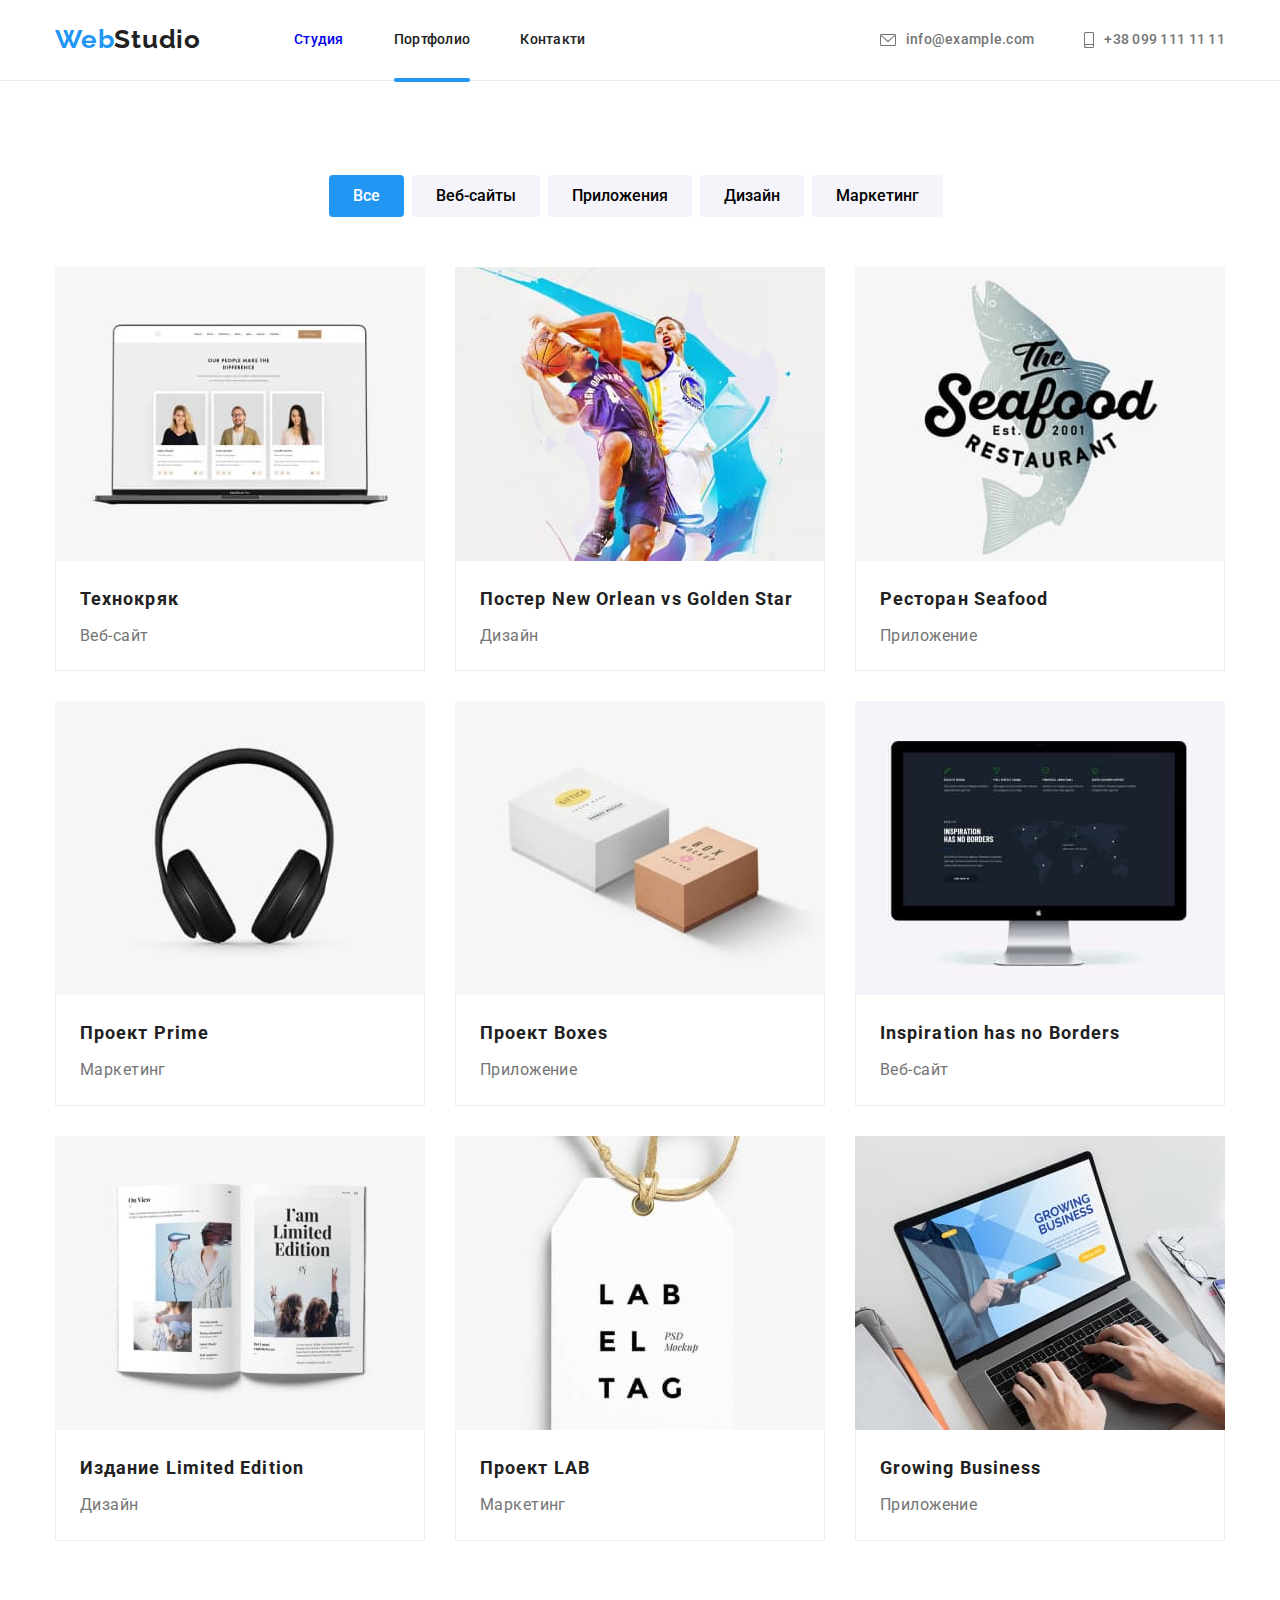
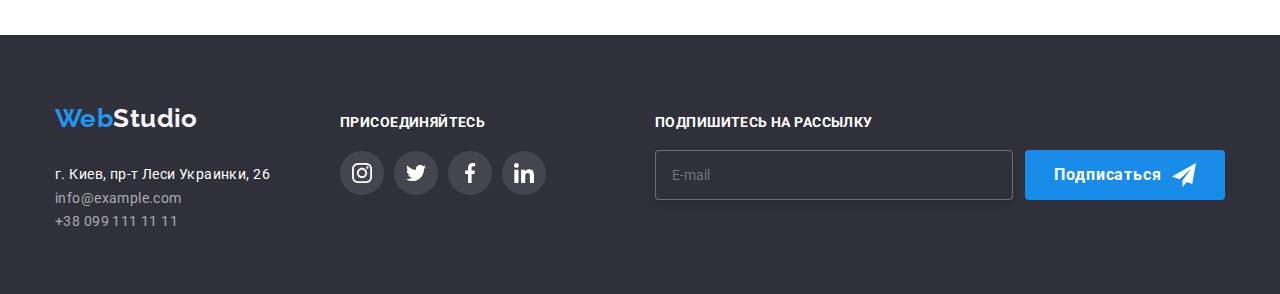
==== portfolio.html @ 596c02b2 "ДЗ 7 1" ====
<!DOCTYPE html>
<html lang="ru">
  <head>
    <meta charset="UTF-8" />
    <meta http-equiv="X-UA-Compatible" content="IE=edge" />
    <meta name="viewport" content="width=device-width, initial-scale=1.0" />
    <link rel="stylesheet" href="./css/modern-normalize.css" />
    <link rel="preconnect" href="https://fonts.googleapis.com" />
    <link rel="preconnect" href="https://fonts.gstatic.com" crossorigin />
    <link
      href="https://fonts.googleapis.com/css2?family=Raleway:wght@700&family=Roboto:wght@400;500;700;900&display=swap"
      rel="stylesheet"
    />
    <link rel="stylesheet" href="./css/main.css" />
    <title>WebStudio</title>
  </head>
  <body>
    <header class="header">
      <div class="container">
        <a class="header__logo link" href="./index.html"
          >Web<span class="header__logo-s">Studio</span></a
        >
        <nav class="header__nav">
          <ul class="header__list list">
            <li>
              <a class="header__item link page-anim" href="./index.html"
                >Студия</a
              >
            </li>
            <li>
              <a class="header__item link a current" href="./portfolio.html"
                >Портфолио</a
              >
            </li>
            <li>
              <a class="header__item link a page-anim" href="#">Контакти</a>
            </li>
          </ul>
        </nav>
        <ul class="header-contact list">
          <li class="header-contact__item">
            <svg class="header-contact__svg" width="16" height="12">
              <use href="./images/envelope.svg#mail"></use>
            </svg>
            <a
              class="header-contact__mail link a"
              href="mailto:info@example.com"
              >info@example.com</a
            >
          </li>
          <li class="header-contact__item">
            <svg class="header-contact__svg" width="10" height="16">
              <use href="./images/smartphone.svg#smart"></use>
            </svg>
            <a class="header-contact__tel link a" href="tel:+380991111111"
              >+38 099 111 11 11</a
            >
          </li>
        </ul>
      </div>
    </header>
    <main>
      <section class="hero">
        <div class="container">
          <div class="portfolio-btn">
            <h1 class="visually-hidden">Потфоліо</h1>
            <ul class="portfolio-btn__list list">
              <li class="portfolio-btn__item">
                <button type="button" class="portfolio-btn__btn current-port">Все</button>
              </li>
              <li class="portfolio-btn__item">
                <button type="button" class="portfolio-btn__btn">Веб-сайты</button>
              </li>
              <li class="portfolio-btn__item">
                <button type="button" class="portfolio-btn__btn">Приложения</button>
              </li>
              <li class="portfolio-btn__item">
                <button type="button" class="portfolio-btn__btn">Дизайн</button>
              </li>
              <li class="portfolio-btn__item">
                <button type="button" class="portfolio-btn__btn">Маркетинг</button>
              </li>
            </ul>
          </div>
          <div class="portfolio-card">
            <ul class="portfolio-card__list list">
              <li class="portfolio-card__item">
                <a class="portfolio-card__link a" href="#">
                  <div class="portfolio-card__overlay">
                    <img
                      src="./images/portfolio/img.jpg"
                      alt="Технокряк"
                      width="370"
                    />
                    <p class="portfolio-card__text">
                      Ресурс предлагает комплексные предложения с разным уровнем
                      функционала и сервисов. Все это позволит посетителю получить
                      исчерпывающие сведения о компании или частном лице.
                    </p>
                  </div>
                  <div class="portfolio-card__div">
                    <h2 class="portfolio-card__title">Технокряк</h2>
                    <p class="portfolio-card__parag">Веб-сайт</p>
                  </div>
                </a>
              </li>
              <li class="portfolio-card__item">
                <a class="portfolio-card__link a" href="#">
                  <div class="portfolio-card__overlay">
                    <img
                      src="./images/portfolio/img1.jpg"
                      alt="Постер"
                      width="370"
                    />
                    <p class="portfolio-card__text">
                      Ресурс предлагает комплексные предложения с разным уровнем
                      функционала и сервисов. Все это позволит посетителю получить
                      исчерпывающие сведения о компании или частном лице.
                    </p>
                  </div>
                  <div class="portfolio-card__div">
                    <h2 class="portfolio-card__title">Постер New Orlean vs Golden Star</h2>
                    <p class="portfolio-card__parag">Дизайн</p>
                  </div>
                </a>
              </li>
              <li class="portfolio-card__item">
                <a class="portfolio-card__link a" href="#">
                  <div class="portfolio-card__overlay">
                    <img
                      src="./images/portfolio/img2.jpg"
                      alt="Ресторан"
                      width="370"
                    />
                    <p class="portfolio-card__text">
                      Ресурс предлагает комплексные предложения с разным уровнем
                      функционала и сервисов. Все это позволит посетителю получить
                      исчерпывающие сведения о компании или частном лице.
                    </p>
                  </div>
                  <div class="portfolio-card__div">
                    <h2 class="portfolio-card__title">Ресторан Seafood</h2>
                    <p class="portfolio-card__parag">Приложение</p>
                  </div>
                </a>
              </li>
              <li class="portfolio-card__item">
                <a class="portfolio-card__link a" href="#">
                  <div class="portfolio-card__overlay">
                    <img
                      src="./images/portfolio/img3.jpg"
                      alt="Prime"
                      width="370"
                    />
                    <p class="portfolio-card__text">
                      Ресурс предлагает комплексные предложения с разным уровнем
                      функционала и сервисов. Все это позволит посетителю получить
                      исчерпывающие сведения о компании или частном лице.
                    </p>
                  </div>
                  <div class="portfolio-card__div">
                    <h2 class="portfolio-card__title">Проект Prime</h2>
                    <p class="portfolio-card__parag">Маркетинг</p>
                  </div>
                </a>
              </li>
              <li class="portfolio-card__item">
                <a class="portfolio-card__link a" href="#">
                  <div class="portfolio-card__overlay">
                    <img
                      src="./images/portfolio/img4.jpg"
                      alt="Boxes"
                      width="370"
                    />
                    <p class="portfolio-card__text">
                      Ресурс предлагает комплексные предложения с разным уровнем
                      функционала и сервисов. Все это позволит посетителю получить
                      исчерпывающие сведения о компании или частном лице.
                    </p>
                  </div>
                  <div class="portfolio-card__div">
                    <h2 class="portfolio-card__title">Проект Boxes</h2>
                    <p class="portfolio-card__parag">Приложение</p>
                  </div>
                </a>
              </li>
              <li class="portfolio-card__item">
                <a class="portfolio-card__link a" href="#">
                  <div class="portfolio-card__overlay">
                    <img
                      src="./images/portfolio/img5.jpg"
                      alt="Inspiration"
                      width="370"
                    />
                    <p class="portfolio-card__text">
                      Ресурс предлагает комплексные предложения с разным уровнем
                      функционала и сервисов. Все это позволит посетителю получить
                      исчерпывающие сведения о компании или частном лице.
                    </p>
                  </div>
                  <div class="portfolio-card__div">
                    <h2 class="portfolio-card__title">Inspiration has no Borders</h2>
                    <p class="portfolio-card__parag">Веб-сайт</p>
                  </div>
                </a>
              </li>
              <li class="portfolio-card__item">
                <a class="portfolio-card__link a" href="#">
                  <div class="portfolio-card__overlay">
                    <img
                      src="./images/portfolio/img6.jpg"
                      alt="Издание"
                      width="370"
                    />
                    <p class="portfolio-card__text">
                      Ресурс предлагает комплексные предложения с разным уровнем
                      функционала и сервисов. Все это позволит посетителю получить
                      исчерпывающие сведения о компании или частном лице.
                    </p>
                  </div>
                  <div class="portfolio-card__div">
                    <h2 class="portfolio-card__title">Издание Limited Edition</h2>
                    <p class="portfolio-card__parag">Дизайн</p>
                  </div>
                </a>
              </li>
              <li class="portfolio-card__item">
                <a class="portfolio-card__link a" href="#">
                  <div class="portfolio-card__overlay">
                    <img
                      src="./images/portfolio/img7.jpg"
                      alt="LAB"
                      width="370"
                    />
                    <p class="portfolio-card__text">
                      Ресурс предлагает комплексные предложения с разным уровнем
                      функционала и сервисов. Все это позволит посетителю получить
                      исчерпывающие сведения о компании или частном лице.
                    </p>
                  </div>
                  <div class="portfolio-card__div">
                    <h2 class="portfolio-card__title">Проект LAB</h2>
                    <p class="portfolio-card__parag">Маркетинг</p>
                  </div>
                </a>
              </li>
              <li class="portfolio-card__item">
                <a class="portfolio-card__link a" href="#">
                  <div class="portfolio-card__overlay">
                    <img
                      src="./images/portfolio/img8.jpg"
                      alt="Business"
                      width="370"
                    />
                    <p class="portfolio-card__text">
                      Ресурс предлагает комплексные предложения с разным уровнем
                      функционала и сервисов. Все это позволит посетителю получить
                      исчерпывающие сведения о компании или частном лице.
                    </p>
                  </div>
                  <div class="portfolio-card__div">
                    <h2 class="portfolio-card__title">Growing Business</h2>
                    <p class="portfolio-card__parag">Приложение</p>
                  </div>
                </a>
              </li>
            </ul>
          </div>
          
        </div>
      </section>
    </main>
    <footer class="footer">
      <div class="container footer-con">
        <div>
          <a class="footer__logo link" href="#"
            >Web<span class="footer__logo-s">Studio</span></a
          >
          <address class="footer__address">
            <ul class="footer__list list">
              <li class="footer__item">
                <p class="footer__text">г. Киев, пр-т Леси Украинки, 26</p>
              </li>
              <li class="footer__item">
                <a class="footer__real link" href="mailto:info@example.com"
                  >info@example.com</a
                >
              </li>
              <li class="footer__item">
                <a class="footer__real link" href="tel:+380991111111"
                  >+38 099 111 11 11</a
                >
              </li>
            </ul>
          </address>
        </div>
        <div class="footer-div">
          <p class="footer-div__title">присоединяйтесь</p>
          <ul class="footer-div__list list">
            <li class="footer-div__item">
              <a class="footer-div__link" href="">
                <svg class="footer-svg" width="20" height="20">
                  <use href="./images/instagram.svg#instagram"></use>
                </svg>
              </a>
            </li>
            <li class="footer-div__item">
              <a class="footer-div__link" href="">
                <svg class="footer-div__svg" width="20" height="20">
                  <use href="./images/twitter.svg#twitter"></use>
                </svg>
              </a>
            </li>
            <li class="footer-div__item">
              <a class="footer-div__link" href="">
                <svg class="footer-div__svg" width="20" height="20">
                  <use href="./images/facebook.svg#facebook"></use>
                </svg>
              </a>
            </li>
            <li class="footer-div__item">
              <a class="footer-div__link" href="">
                <svg class="footer-div__svg" width="20" height="20">
                  <use href="./images/linkedin.svg#linkedin"></use>
                </svg>
              </a>
            </li>
          </ul>
        </div>
        <form class="footer-form">
          <div class="footer-form">
            <label class="footer-form__label">
              Подпишитесь на рассылку
              <input
                class="footer-form__input"
                type="email"
                placeholder="E-mail"
              />
            </label>
            <button type="submit" class="footer-form__btn">Подписаться</button>
          </div>
        </form>
      </div>
    </footer>
  </body>
</html>
---- css/main.css ----
.header {
  border-bottom: 1px solid #ececec;
}

.header .container {
  display: flex;
  align-items: center;
}

.header__list {
  display: flex;
  font-weight: 500;
  line-height: 1.14;
  letter-spacing: 0.02em;
  margin-left: 93px;
}

.header__logo {
  font-family: "Raleway";
  font-style: normal;
  font-weight: 700;
  font-size: 26px;
  line-height: 1.19;
  letter-spacing: 0.03em;
  color: var(--hover-color);
  padding: 24px 0px 25px 0;
}

.header__logo-s {
  color: var(--general-color);
}

.header__item {
  position: relative;
  font-weight: 500;
  line-height: 1.14;
  letter-spacing: 0.02em;
  padding: 32px 0 32px 0;
  margin-right: 50px;
  transition: color 250ms cubic-bezier(0.4, 0, 0.2, 1);
}
.header__item:hover {
  color: var(--hover-color);
}
.header__item:focus {
  color: var(--hover-color);
}

.current {
  color: var(--hover-color);
}
.current::before {
  content: "";
  height: 4px;
  width: 100%;
  background-color: var(--hover-color);
  border-radius: 4px;
  position: absolute;
  bottom: -3px;
}

.page-anim::before {
  content: "";
  height: 4px;
  width: 100%;
  background-color: var(--hover-color);
  border-radius: 4px;
  position: absolute;
  bottom: -3px;
  opacity: 0;
  transition: opacity 250ms cubic-bezier(0.4, 0, 0.2, 1);
}
.page-anim::before:hover::before {
  opacity: 1;
}

.header-contact {
  display: flex;
  margin-left: auto;
}
.header-contact .header-contact__mail {
  font-weight: 500;
  line-height: 1.14;
  letter-spacing: 0.02em;
  color: var(--address-color);
  padding: 32px 0 32px 0;
  margin-right: 50px;
  transition: color 250ms cubic-bezier(0.4, 0, 0.2, 1);
}
.header-contact .header-contact__tel {
  font-weight: 500;
  line-height: 1.14;
  letter-spacing: 0.02em;
  color: var(--address-color);
  padding: 32px 0 32px 0;
  transition: color 250ms cubic-bezier(0.4, 0, 0.2, 1);
}

.header-contact__item {
  display: flex;
  align-items: center;
  justify-content: center;
}
.header-contact__item .header-contact__svg {
  transition: fill 250ms cubic-bezier(0.4, 0, 0.2, 1);
  margin-right: 10px;
  fill: #757575;
}

.header-contact__item:hover .header-contact__svg {
  fill: var(--hover-color);
}

.header-contact__item:hover .header-contact__tel {
  color: var(--hover-color);
}

.header-contact__item:hover .header-contact__mail {
  color: var(--hover-color);
}

.hero {
  background: var(--work-color);
  padding-top: 94px;
  padding-bottom: 94px;
}

.hero-sec {
  padding: 200px 0px 200px 0px;
  text-align: center;
  background-image: linear-gradient(to right, rgba(47, 48, 58, 0.4), rgba(47, 48, 58, 0.4)), url("../images/ImgOverlay.jpg");
  background-position: center;
  background-size: 1600px 600px;
  background-repeat: no-repeat;
}

.hero-three {
  padding-top: 0;
}

.hero__title {
  font-weight: 900;
  font-size: 44px;
  line-height: 1.36;
  letter-spacing: 0.06em;
  color: var(--background-color);
  width: 696px;
  text-align: center;
  text-transform: uppercase;
  margin: 0 auto;
}

.hero__btn {
  background: var(--hover-color);
  box-shadow: 0px 4px 4px rgba(0, 0, 0, 0.15);
  border-radius: 4px;
  color: var(--background-color);
  cursor: pointer;
  font-family: inherit;
  font-weight: 700;
  font-size: 16px;
  line-height: 1.87;
  letter-spacing: 0.06em;
  box-shadow: 0px 4px 4px rgba(0, 0, 0, 0.15);
  border-radius: 4px;
  padding: 10px 32px;
  border-color: transparent;
  margin-top: var(--typical-margin);
}
.hero__btn:hover {
  background-color: var(--main-btn-backgroung-color);
}
.hero__btn:focus {
  background-color: var(--main-btn-backgroung-color);
}

/* --------------------------- Form ------------------------------------ */
.benefits__item + .benefits__item {
  margin-left: var(--typical-margin);
}

.benefits__list {
  display: flex;
}
.benefits__list .benefits__svg {
  background-color: #f5f4fa;
  display: flex;
  justify-content: center;
  align-items: center;
  height: 120px;
  margin-bottom: 30px;
}
.benefits__list .benefits__title {
  color: var(--general-color);
  font-weight: 700;
  font-size: 14px;
  line-height: 1.14;
  text-transform: uppercase;
  margin-bottom: 10px;
}
.benefits__list .benefits__text {
  line-height: 1.71;
  color: var(--address-color);
  margin-bottom: 94px 0 94px;
}

.team {
  background: var(--background-color);
}

.team__title {
  font-weight: 700;
  font-size: 36px;
  line-height: 1.16;
  margin-bottom: 50px;
  text-align: center;
}

.team__list {
  display: flex;
}

.team-div__item {
  padding: 0px 0 15px 0;
}

.team__item {
  width: 270px;
  background-color: var(--work-color);
  box-shadow: 0px 1px 3px rgba(0, 0, 0, 0.12), 0px 1px 1px rgba(0, 0, 0, 0.14), 0px 2px 1px rgba(0, 0, 0, 0.2);
  border-radius: 0px 0px 4px 4px;
  margin-right: var(--typical-margin);
}
.team__item:last-child {
  margin-right: 0;
}

.team-div__title {
  font-weight: 500;
  font-size: 16px;
  line-height: 1.18;
  color: var(--general-color);
  margin-bottom: 10px;
  text-align: center;
  padding-top: 20px;
}

.team-div__text {
  font-size: 16px;
  line-height: 1.18;
  color: var(--address-color);
  text-align: center;
}

.team-div__social {
  display: flex;
  justify-content: center;
  margin-top: 16px;
}

.team-div__link {
  width: 44px;
  height: 44px;
  border-radius: 50%;
  display: flex;
  align-items: center;
  justify-content: center;
  transition: background-color 250ms cubic-bezier(0.4, 0, 0.2, 1);
}
.team-div__link:hover {
  background-color: var(--hover-color);
}
.team-div__link:focus {
  background-color: var(--hover-color);
}

.team-div__item + .team-div__item {
  margin-left: 10px;
}

.team-div__svg {
  transition: fill 250ms cubic-bezier(0.4, 0, 0.2, 1);
  fill: #afb1b8;
}

.team-div__link:hover .team-div__svg,
.team-div__link:focus .team-div__svg {
  fill: var(--work-color);
}

.clients__title {
  font-weight: 700;
  font-size: 36px;
  line-height: 1.16;
  margin-bottom: 50px;
  text-align: center;
}

.client__list {
  display: flex;
  justify-content: center;
}

.clients__link {
  width: 170px;
  height: 92px;
  border: 1px solid #afb1b8;
  box-sizing: border-box;
  border-radius: 4px;
  display: flex;
  justify-content: center;
  align-items: center;
  transition: border-color 250ms cubic-bezier(0.4, 0, 0.2, 1);
}
.clients__link:hover {
  border-color: var(--hover-color);
}

.clients__item + .clients__item {
  margin-left: 30px;
}

.clients__svg {
  transition: fill 250ms cubic-bezier(0.4, 0, 0.2, 1);
  fill: #afb1b8;
}

.clients__link:hover .clients__svg {
  fill: var(--hover-color);
}

.footer {
  background: var(--main-background-color);
  padding: 60px 0 60px 0;
}

.footer__logo {
  font-family: "Raleway";
  font-weight: 700;
  font-size: 26px;
  line-height: 1.82;
  color: var(--hover-color);
}

.footer__logo-s {
  color: var(--background-color);
}

.footer-con {
  display: flex;
  align-items: baseline;
}

.footer-div {
  margin-left: 70px;
}

.footer-div__list {
  display: flex;
}

.footer-div__item + .footer-div__item {
  margin-left: 10px;
}

.footer-div__link {
  width: 44px;
  height: 44px;
  background-color: rgba(255, 255, 255, 0.1);
  border-radius: 50%;
  display: flex;
  justify-content: center;
  align-items: center;
  fill: #ffffff;
  transition: background-color 250ms cubic-bezier(0.4, 0, 0.2, 1);
}
.footer-div__link:hover {
  background-color: var(--hover-color);
}
.footer-div__link:focus {
  background-color: var(--hover-color);
}

.footer-div__title {
  font-family: inherit;
  font-style: normal;
  font-weight: 700;
  line-height: 1.14;
  text-transform: uppercase;
  color: var(--work-color);
  margin-bottom: 20px;
}

.footer__address {
  margin-top: 20px;
}

.footer__list {
  margin-bottom: 9px;
}
.footer__list:last-child {
  margin-bottom: 0;
}

.footer__text {
  font-style: normal;
  line-height: 1.71;
  color: var(--work-color);
}

.footer__real {
  font-style: normal;
  line-height: 1.71;
  color: rgba(255, 255, 255, 0.6);
}

.footer-form__input {
  display: flex;
  margin-left: auto;
  align-items: flex-end;
}

.footer-form__label {
  font-weight: 700;
  font-size: 14px;
  line-height: 16px;
  letter-spacing: 0.03em;
  text-transform: uppercase;
  color: #ffffff;
  display: flex;
  flex-direction: column;
}

.footer-form__input {
  width: 358px;
  height: 50px;
  border: 1px solid rgba(255, 255, 255, 0.3);
  filter: drop-shadow(0px 4px 4px rgba(0, 0, 0, 0.15));
  border-radius: 4px;
  margin-top: 20px;
  background-color: var(--main-background-color);
  padding-left: 16px;
  color: var(--work-color);
}

.footer-form__btn {
  width: 200px;
  height: 50px;
  font-family: inherit;
  font-style: normal;
  background-color: var(--main-btn-backgroung-color);
  color: var(--work-color);
  margin-left: 12px;
  font-weight: 700;
  font-size: 16px;
  line-height: 1.88;
  display: flex;
  align-items: center;
  letter-spacing: 0.06em;
  justify-content: center;
  border-radius: 4px;
  border-color: transparent;
  cursor: pointer;
}
.footer-form__btn::after {
  content: "";
  float: right;
  width: 24px;
  height: 24px;
  margin-left: 10px;
  background-image: url(../images/icon-send.svg);
}

.footer-form {
  display: flex;
  margin-left: auto;
  align-items: flex-end;
}

.portfolio-btn__list {
  display: flex;
  justify-content: center;
}
.portfolio-btn__list:last-child {
  margin: 0;
}

.portfolio-btn__item {
  margin-right: 8px;
}

.portfolio-btn__btn {
  font-family: inherit;
  font-style: normal;
  font-weight: 500;
  font-size: 16px;
  line-height: 1.6;
  text-align: center;
  background-color: var(--background-color);
  cursor: pointer;
  padding: 6px 22px;
  border-radius: 4px;
  border-color: transparent;
  transition: background-color 250ms cubic-bezier(0.4, 0, 0.2, 1), color 250ms cubic-bezier(0.4, 0, 0.2, 1), box-shadow 250ms cubic-bezier(0.4, 0, 0.2, 1);
}
.portfolio-btn__btn:hover {
  background-color: var(--hover-color);
  color: var(--background-color);
  box-shadow: 0px 3px 1px rgba(0, 0, 0, 0.1), 0px 1px 2px rgba(0, 0, 0, 0.08), 0px 2px 2px rgba(0, 0, 0, 0.12);
}
.portfolio-btn__btn:focus {
  background-color: var(--hover-color);
  color: var(--background-color);
  box-shadow: 0px 3px 1px rgba(0, 0, 0, 0.1), 0px 1px 2px rgba(0, 0, 0, 0.08), 0px 2px 2px rgba(0, 0, 0, 0.12);
}

.current-port {
  background: var(--hover-color);
  color: var(--work-color);
}

.portfolio-card__list {
  display: flex;
  flex-wrap: wrap;
  gap: 30px;
  margin-top: 50px;
}

.portfolio-card__item:hover .portfolio-card__text {
  transform: translateY(0);
}

.portfolio-card__div {
  padding-top: 20px;
  padding-left: 24px;
  padding-bottom: 20px;
  border: 1px solid #eeeeee;
  border-left: 1px solid #eeeeee;
  border-right: 1px solid #eeeeee;
  border-bottom: 1px solid #eeeeee;
  border-top: none;
}

.portfolio-card__link {
  display: block;
  transition-property: box-shadow;
  transition-duration: 250ms;
  transition-timing-function: cubic-bezier(0.4, 0, 0.2, 1);
}
.portfolio-card__link:hover {
  box-shadow: 0px 1px 1px rgba(0, 0, 0, 0.12), 0px 4px 4px rgba(0, 0, 0, 0.06), 1px 4px 6px rgba(0, 0, 0, 0.16);
}

.portfolio-card__title {
  font-weight: 700;
  font-size: 18px;
  line-height: 2;
  letter-spacing: 0.06em;
  margin-bottom: 4px;
}

.portfolio-card__parag {
  font-weight: 400;
  font-size: 16px;
  line-height: 1.87;
  color: var(--address-color);
}

.portfolio-card__overlay {
  position: relative;
  overflow: hidden;
}

.portfolio-card__text {
  position: absolute;
  bottom: -1px;
  left: 0;
  background-color: rgba(33, 150, 243, 0.9);
  transition-property: transform;
  transition-duration: 250ms;
  transition-timing-function: cubic-bezier(0.4, 0, 0.2, 1);
  transform: translateY(100%);
  width: 100%;
  height: 100%;
  padding: 63px 24px;
  font-weight: 400;
  font-size: 18px;
  line-height: 1.56;
  letter-spacing: 0.03em;
  color: #ffffff;
}

:root {
  --general-color: #212121;
  --work-color: #ffffff;
  --hover-color: #2196f3;
  --background-color: #f5f4fa;
  --address-color: #757575;
  --main-background-color: #2f303a;
  --main-btn-backgroung-color: #188ce8;
  --typical-margin: 30px;
}

body {
  font-family: "Roboto", sans-serif;
  color: var(--general-color);
  font-size: 14px;
  letter-spacing: 0.03em;
}

img {
  display: block;
}

p,
h1,
h2,
h3,
h4,
h5,
h6 {
  margin: 0;
}

ul,
ol {
  margin: 0;
  padding-left: 0;
}

.container {
  width: 1200px;
  padding-left: 15px;
  padding-right: 15px;
  margin: 0 auto;
}

.link {
  text-decoration: none;
}

.list {
  list-style-type: none;
}

.a {
  text-decoration: none;
  color: var(--general-color);
}

.visually-hidden {
  position: absolute;
  width: 1px;
  height: 1px;
  margin: -1px;
  border: 0;
  padding: 0;
  white-space: nowrap;
  clip-path: inset(100%);
  clip: rect(0 0 0 0);
  overflow: hidden;
}

/* -------------------------------- modal -------------------------------*/
.backdrop {
  position: fixed;
  top: 0;
  left: 0;
  width: 100%;
  height: 100%;
  background-color: rgba(0, 0, 0, 0.2);
  opacity: 1;
  transition: opacity 250ms cubic-bezier(0.4, 0, 0.2, 1);
  z-index: 1;
}

.backdrop.is-hidden {
  opacity: 0;
  pointer-events: none;
}

.modal {
  position: absolute;
  top: 50%;
  left: 50%;
  width: 528px;
  height: 581px;
  background-color: var(--work-color);
  transform: translate(-50%, -50%);
  box-shadow: 0px 1px 3px rgba(0, 0, 0, 0.12), 0px 1px 1px rgba(0, 0, 0, 0.14), 0px 2px 1px rgba(0, 0, 0, 0.2);
  border-radius: 4px;
  padding: 40px;
}
.modal .modal__btn {
  position: absolute;
  display: flex;
  justify-content: center;
  align-items: center;
  top: 8px;
  right: 8px;
  width: 30px;
  height: 30px;
  border: 1px solid rgba(0, 0, 0, 0.1);
  border-radius: 50%;
  background-color: var(--work-color);
  cursor: pointer;
}

.modal-form {
  width: 448px;
  display: flex;
  flex-direction: column;
  text-align: initial;
  margin: 0 auto;
}

.modal-form__title {
  font-weight: 700;
  font-size: 20px;
  line-height: 23px;
  text-align: center;
  letter-spacing: 0.03em;
  margin-bottom: 12px;
  color: #212121;
}

.modal-form__field {
  position: relative;
  display: flex;
  flex-direction: column-reverse;
  margin-bottom: 10px;
}

.modal-form__label {
  margin-bottom: 4px;
  font-weight: 400;
  font-size: 12px;
  line-height: 1.16;
  letter-spacing: 0.01em;
  color: #757575;
}

.modal-form__input {
  border: 1px solid rgba(33, 33, 33, 0.2);
  box-sizing: border-box;
  border-radius: 4px;
  height: 40px;
  padding-left: 42px;
  transition: border 250ms cubic-bezier(0.4, 0, 0.2, 1);
}
.modal-form__input:focus {
  border-color: #188ce8;
  outline: none;
}

.form-input:focus ~ .form-svg {
  fill: var(--hover-color);
}

.modal-form__textarea {
  resize: none;
  border: 1px solid rgba(33, 33, 33, 0.2);
  box-sizing: border-box;
  border-radius: 4px;
  width: 100%;
  height: 120px;
  padding: 12px 16px;
  margin-top: 4px;
  transition: border 250ms cubic-bezier(0.4, 0, 0.2, 1);
}
.modal-form__textarea:focus {
  border-color: #188ce8;
  outline: none;
}

.modal-form__comment {
  font-weight: 400;
  font-size: 12px;
  line-height: 1.16;
  letter-spacing: 0.01em;
  color: #757575;
}

.modal-form__label textarea::placeholder {
  font-weight: 400;
  font-size: 12px;
  line-height: 1.16;
  letter-spacing: 0.01em;
  color: var(--address-color);
  padding: 12px 16px;
}

.modal-checkbox {
  position: relative;
  font-weight: 400;
  font-size: 14px;
  line-height: 1.71;
  letter-spacing: 0.03em;
  color: #757575;
  margin-top: 20px;
  margin-bottom: 30px;
  display: flex;
  justify-content: center;
  align-items: center;
}

.modal-checkbox input[type=checkbox] {
  margin-right: 7px;
}

.modal-form__btn {
  background: var(--hover-color);
  border-radius: 4px;
  color: var(--background-color);
  cursor: pointer;
  font-family: inherit;
  font-style: normal;
  font-weight: 700;
  font-size: 16px;
  line-height: 1.87;
  letter-spacing: 0.06em;
  border-color: transparent;
  width: 200px;
  height: 50px;
  margin-right: auto;
  margin-left: auto;
  transition: background-color 250ms cubic-bezier(0.4, 0, 0.2, 1), box-shadow 250ms cubic-bezier(0.4, 0, 0.2, 1);
}
.modal-form__btn:hover {
  background-color: #188ce8;
  box-shadow: 0px 4px 4px rgba(0, 0, 0, 0.15);
}
.modal-form__btn:focus {
  background-color: #188ce8;
  box-shadow: 0px 4px 4px rgba(0, 0, 0, 0.15);
}

.modal-form__svg {
  position: absolute;
  top: 50%;
  left: 12px;
  transition: fill 250ms cubic-bezier(0.4, 0, 0.2, 1);
}

.modal-checkbox__svg {
  position: absolute;
  top: 50%;
  left: 11px;
  opacity: 1;
  width: 16px;
  height: 15px;
  transform: translateY(-50%);
}

.modal-checkbox__label {
  margin-left: 20px;
  text-align: center;
}
.modal-checkbox__label .modal-checkbox__license {
  color: #2196f3;
}
.modal-checkbox__label .modal-checkbox__checkbox {
  appearance: none;
  position: absolute;
}
.modal-checkbox__label .modal-checkbox__svgcheck {
  position: absolute;
  opacity: 0;
}

.modal-checkbox__checkbox:checked ~ .checkbox-svg {
  position: absolute;
  opacity: 0;
}

.modal-checkbox__checkbox:checked ~ .modal-checkbox__svgcheck {
  position: absolute;
  top: 50%;
  left: 11px;
  opacity: 1;
  width: 16px;
  height: 15px;
  transform: translateY(-50%);
}

/* Work */
.work__title {
  font-weight: 700;
  font-size: 36px;
  line-height: 1.16;
  text-align: center;
  margin-bottom: 50px;
}

.work__list {
  display: flex;
}

.work__item {
  position: relative;
  margin-right: var(--typical-margin);
}

.work__item:last-child {
  margin-right: 0;
}

.work__text {
  position: absolute;
  bottom: 0;
  left: 0;
  width: 370px;
  height: 70px;
  background-color: rgba(47, 48, 58, 0.8);
  color: var(--work-color);
  display: flex;
  justify-content: center;
  align-items: center;
  font-weight: 700;
  line-height: 1.14;
  text-transform: uppercase;
}/*# sourceMappingURL=main.css.map */
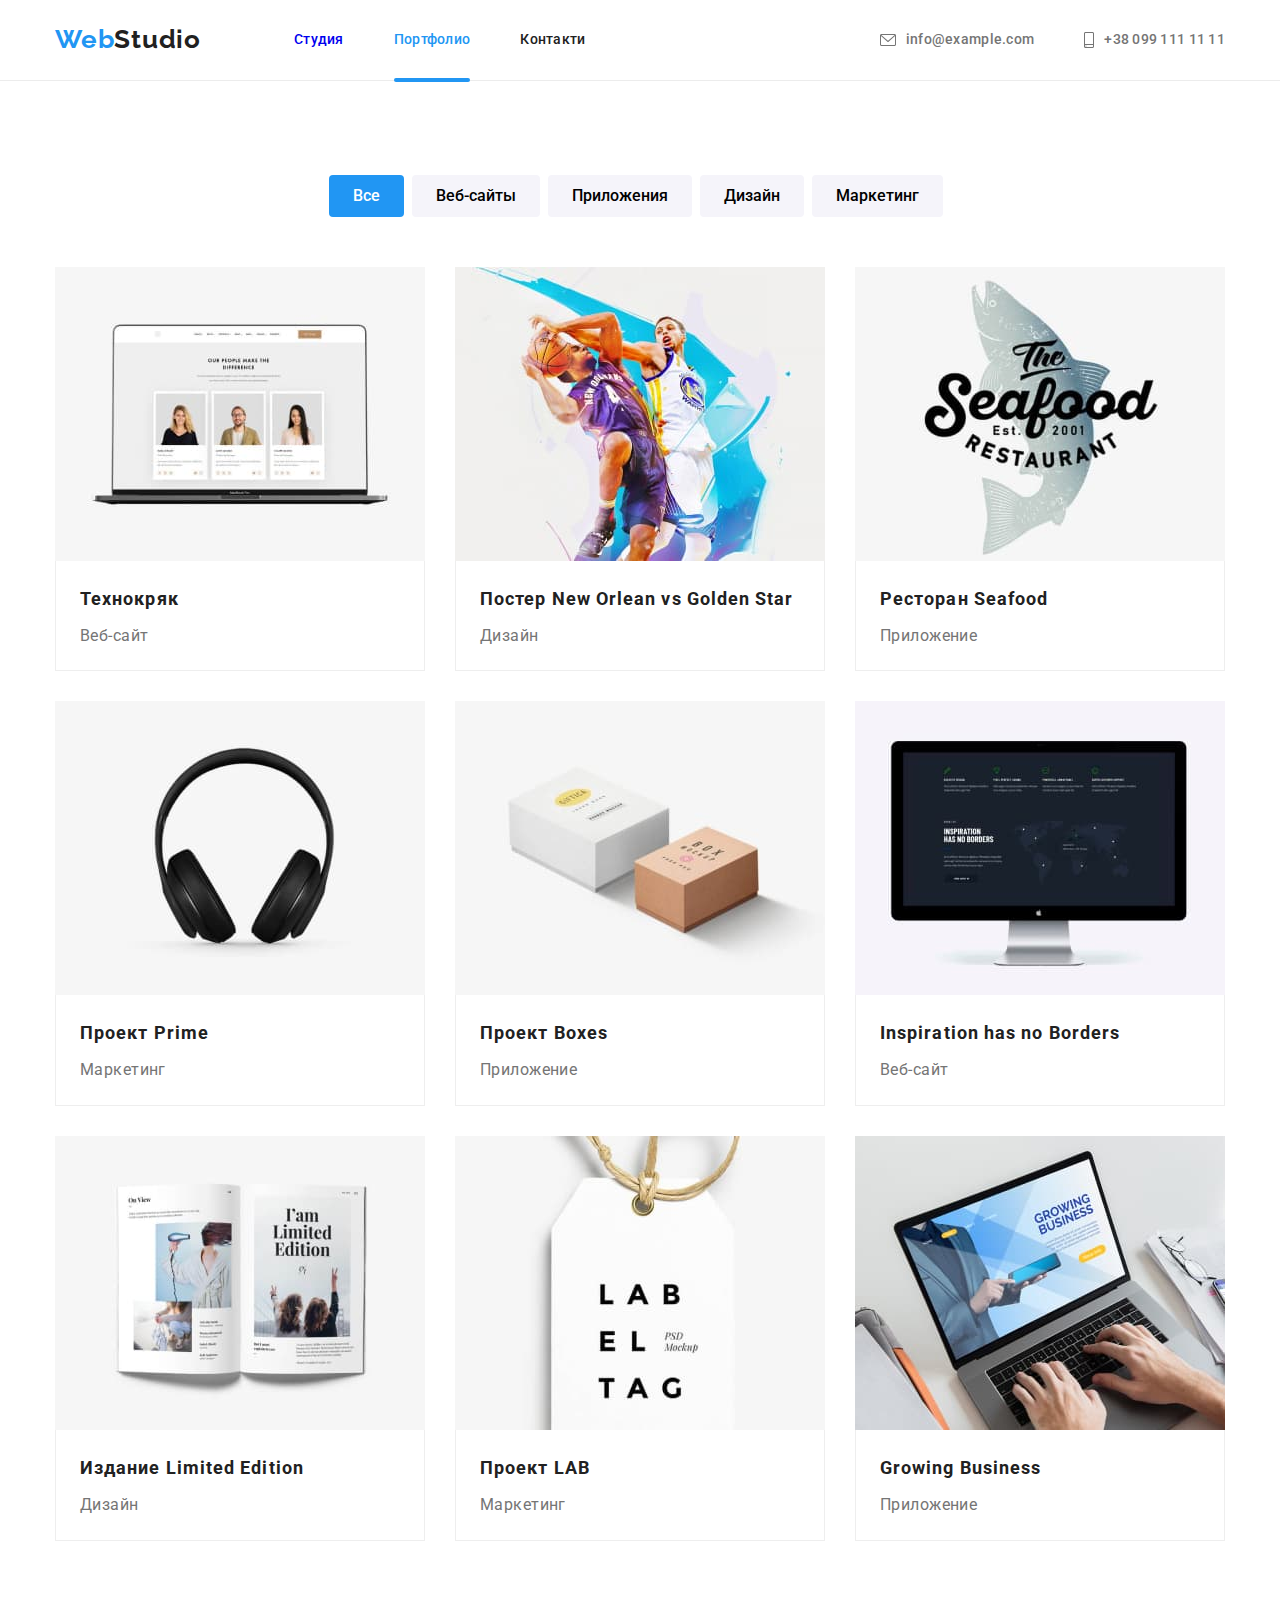
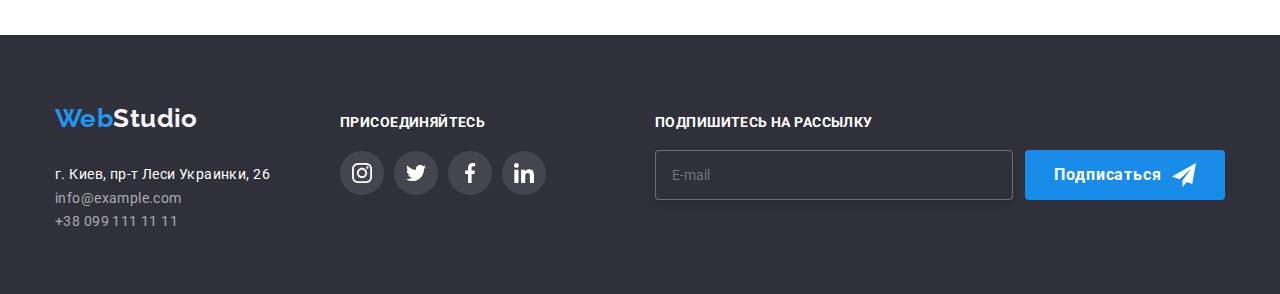
==== commit 19c62504: "ДЗ 7 1.1" ====
--- a/portfolio.html
+++ b/portfolio.html
@@ -11,7 +11,7 @@
       href="https://fonts.googleapis.com/css2?family=Raleway:wght@700&family=Roboto:wght@400;500;700;900&display=swap"
       rel="stylesheet"
     />
-    <link rel="stylesheet" href="./css/main.css" />
+    <link rel="stylesheet" href="./css/main.min.css" />
     <title>WebStudio</title>
   </head>
   <body>
@@ -28,7 +28,7 @@
               >
             </li>
             <li>
-              <a class="header__item link a current" href="./portfolio.html"
+              <a class="header__item link current" href="./portfolio.html"
                 >Портфолио</a
               >
             </li>
--- a/css/main.min.css
+++ b/css/main.min.css
@@ -0,0 +1 @@
+.header{border-bottom:1px solid #ececec}.header .container{display:flex;align-items:center}.header__list{display:flex;font-weight:500;line-height:1.14;letter-spacing:.02em;margin-left:93px}.header__logo{font-family:"Raleway";font-style:normal;font-weight:700;font-size:26px;line-height:1.19;letter-spacing:.03em;color:var(--hover-color);padding:24px 0px 25px 0}.header__logo-s{color:var(--general-color)}.header__item{position:relative;font-weight:500;line-height:1.14;letter-spacing:.02em;padding:32px 0 32px 0;margin-right:50px;transition:color 250ms cubic-bezier(0.4, 0, 0.2, 1)}.header__item:hover{color:var(--hover-color)}.header__item:focus{color:var(--hover-color)}.current{color:var(--hover-color)}.current::before{content:"";height:4px;width:100%;background-color:var(--hover-color);border-radius:4px;position:absolute;bottom:-3px}.page-anim::before{content:"";height:4px;width:100%;background-color:var(--hover-color);border-radius:4px;position:absolute;bottom:-3px;opacity:0;transition:opacity 250ms cubic-bezier(0.4, 0, 0.2, 1)}.page-anim::before:hover::before{opacity:1}.header-contact{display:flex;margin-left:auto}.header-contact .header-contact__mail{font-weight:500;line-height:1.14;letter-spacing:.02em;color:var(--address-color);padding:32px 0 32px 0;margin-right:50px;transition:color 250ms cubic-bezier(0.4, 0, 0.2, 1)}.header-contact .header-contact__tel{font-weight:500;line-height:1.14;letter-spacing:.02em;color:var(--address-color);padding:32px 0 32px 0;transition:color 250ms cubic-bezier(0.4, 0, 0.2, 1)}.header-contact__item{display:flex;align-items:center;justify-content:center}.header-contact__item .header-contact__svg{transition:fill 250ms cubic-bezier(0.4, 0, 0.2, 1);margin-right:10px;fill:#757575}.header-contact__item:hover .header-contact__svg{fill:var(--hover-color)}.header-contact__item:hover .header-contact__tel{color:var(--hover-color)}.header-contact__item:hover .header-contact__mail{color:var(--hover-color)}.hero{background:var(--work-color);padding-top:94px;padding-bottom:94px}.hero-sec{padding:200px 0px 200px 0px;text-align:center;background-image:linear-gradient(to right, rgba(47, 48, 58, 0.4), rgba(47, 48, 58, 0.4)),url("../images/ImgOverlay.jpg");background-position:center;background-size:1600px 600px;background-repeat:no-repeat}.hero-three{padding-top:0}.hero__title{font-weight:900;font-size:44px;line-height:1.36;letter-spacing:.06em;color:var(--background-color);width:696px;text-align:center;text-transform:uppercase;margin:0 auto}.hero__btn{background:var(--hover-color);box-shadow:0px 4px 4px rgba(0,0,0,.15);border-radius:4px;color:var(--background-color);cursor:pointer;font-family:inherit;font-weight:700;font-size:16px;line-height:1.87;letter-spacing:.06em;box-shadow:0px 4px 4px rgba(0,0,0,.15);border-radius:4px;padding:10px 32px;border-color:rgba(0,0,0,0);margin-top:var(--typical-margin)}.hero__btn:hover{background-color:var(--main-btn-backgroung-color)}.hero__btn:focus{background-color:var(--main-btn-backgroung-color)}.benefits__item+.benefits__item{margin-left:var(--typical-margin)}.benefits__list{display:flex}.benefits__list .benefits__svg{background-color:#f5f4fa;display:flex;justify-content:center;align-items:center;height:120px;margin-bottom:30px}.benefits__list .benefits__title{color:var(--general-color);font-weight:700;font-size:14px;line-height:1.14;text-transform:uppercase;margin-bottom:10px}.benefits__list .benefits__text{line-height:1.71;color:var(--address-color);margin-bottom:94px 0 94px}.team{background:var(--background-color)}.team__title{font-weight:700;font-size:36px;line-height:1.16;margin-bottom:50px;text-align:center}.team__list{display:flex}.team-div__item{padding:0px 0 15px 0}.team__item{width:270px;background-color:var(--work-color);box-shadow:0px 1px 3px rgba(0,0,0,.12),0px 1px 1px rgba(0,0,0,.14),0px 2px 1px rgba(0,0,0,.2);border-radius:0px 0px 4px 4px;margin-right:var(--typical-margin)}.team__item:last-child{margin-right:0}.team-div__title{font-weight:500;font-size:16px;line-height:1.18;color:var(--general-color);margin-bottom:10px;text-align:center;padding-top:20px}.team-div__text{font-size:16px;line-height:1.18;color:var(--address-color);text-align:center}.team-div__social{display:flex;justify-content:center;margin-top:16px}.team-div__link{width:44px;height:44px;border-radius:50%;display:flex;align-items:center;justify-content:center;transition:background-color 250ms cubic-bezier(0.4, 0, 0.2, 1)}.team-div__link:hover{background-color:var(--hover-color)}.team-div__link:focus{background-color:var(--hover-color)}.team-div__item+.team-div__item{margin-left:10px}.team-div__svg{transition:fill 250ms cubic-bezier(0.4, 0, 0.2, 1);fill:#afb1b8}.team-div__link:hover .team-div__svg,.team-div__link:focus .team-div__svg{fill:var(--work-color)}.clients__title{font-weight:700;font-size:36px;line-height:1.16;margin-bottom:50px;text-align:center}.client__list{display:flex;justify-content:center}.clients__link{width:170px;height:92px;border:1px solid #afb1b8;box-sizing:border-box;border-radius:4px;display:flex;justify-content:center;align-items:center;transition:border-color 250ms cubic-bezier(0.4, 0, 0.2, 1)}.clients__link:hover{border-color:var(--hover-color)}.clients__item+.clients__item{margin-left:30px}.clients__svg{transition:fill 250ms cubic-bezier(0.4, 0, 0.2, 1);fill:#afb1b8}.clients__link:hover .clients__svg{fill:var(--hover-color)}.footer{background:var(--main-background-color);padding:60px 0 60px 0}.footer__logo{font-family:"Raleway";font-weight:700;font-size:26px;line-height:1.82;color:var(--hover-color)}.footer__logo-s{color:var(--background-color)}.footer-con{display:flex;align-items:baseline}.footer-div{margin-left:70px}.footer-div__list{display:flex}.footer-div__item+.footer-div__item{margin-left:10px}.footer-div__link{width:44px;height:44px;background-color:rgba(255,255,255,.1);border-radius:50%;display:flex;justify-content:center;align-items:center;fill:#fff;transition:background-color 250ms cubic-bezier(0.4, 0, 0.2, 1)}.footer-div__link:hover{background-color:var(--hover-color)}.footer-div__link:focus{background-color:var(--hover-color)}.footer-div__title{font-family:inherit;font-style:normal;font-weight:700;line-height:1.14;text-transform:uppercase;color:var(--work-color);margin-bottom:20px}.footer__address{margin-top:20px}.footer__list{margin-bottom:9px}.footer__list:last-child{margin-bottom:0}.footer__text{font-style:normal;line-height:1.71;color:var(--work-color)}.footer__real{font-style:normal;line-height:1.71;color:rgba(255,255,255,.6)}.footer-form__input{display:flex;margin-left:auto;align-items:flex-end}.footer-form__label{font-weight:700;font-size:14px;line-height:16px;letter-spacing:.03em;text-transform:uppercase;color:#fff;display:flex;flex-direction:column}.footer-form__input{width:358px;height:50px;border:1px solid rgba(255,255,255,.3);filter:drop-shadow(0px 4px 4px rgba(0, 0, 0, 0.15));border-radius:4px;margin-top:20px;background-color:var(--main-background-color);padding-left:16px;color:var(--work-color)}.footer-form__btn{width:200px;height:50px;font-family:inherit;font-style:normal;background-color:var(--main-btn-backgroung-color);color:var(--work-color);margin-left:12px;font-weight:700;font-size:16px;line-height:1.88;display:flex;align-items:center;letter-spacing:.06em;justify-content:center;border-radius:4px;border-color:rgba(0,0,0,0);cursor:pointer}.footer-form__btn::after{content:"";float:right;width:24px;height:24px;margin-left:10px;background-image:url(../images/icon-send.svg)}.footer-form{display:flex;margin-left:auto;align-items:flex-end}.portfolio-btn__list{display:flex;justify-content:center}.portfolio-btn__list:last-child{margin:0}.portfolio-btn__item{margin-right:8px}.portfolio-btn__btn{font-family:inherit;font-style:normal;font-weight:500;font-size:16px;line-height:1.6;text-align:center;background-color:var(--background-color);cursor:pointer;padding:6px 22px;border-radius:4px;border-color:rgba(0,0,0,0);transition:background-color 250ms cubic-bezier(0.4, 0, 0.2, 1),color 250ms cubic-bezier(0.4, 0, 0.2, 1),box-shadow 250ms cubic-bezier(0.4, 0, 0.2, 1)}.portfolio-btn__btn:hover{background-color:var(--hover-color);color:var(--background-color);box-shadow:0px 3px 1px rgba(0,0,0,.1),0px 1px 2px rgba(0,0,0,.08),0px 2px 2px rgba(0,0,0,.12)}.portfolio-btn__btn:focus{background-color:var(--hover-color);color:var(--background-color);box-shadow:0px 3px 1px rgba(0,0,0,.1),0px 1px 2px rgba(0,0,0,.08),0px 2px 2px rgba(0,0,0,.12)}.current-port{background:var(--hover-color);color:var(--work-color)}.portfolio-card__list{display:flex;flex-wrap:wrap;gap:30px;margin-top:50px}.portfolio-card__item:hover .portfolio-card__text{transform:translateY(0)}.portfolio-card__div{padding-top:20px;padding-left:24px;padding-bottom:20px;border:1px solid #eee;border-left:1px solid #eee;border-right:1px solid #eee;border-bottom:1px solid #eee;border-top:none}.portfolio-card__link{display:block;transition-property:box-shadow;transition-duration:250ms;transition-timing-function:cubic-bezier(0.4, 0, 0.2, 1)}.portfolio-card__link:hover{box-shadow:0px 1px 1px rgba(0,0,0,.12),0px 4px 4px rgba(0,0,0,.06),1px 4px 6px rgba(0,0,0,.16)}.portfolio-card__title{font-weight:700;font-size:18px;line-height:2;letter-spacing:.06em;margin-bottom:4px}.portfolio-card__parag{font-weight:400;font-size:16px;line-height:1.87;color:var(--address-color)}.portfolio-card__overlay{position:relative;overflow:hidden}.portfolio-card__text{position:absolute;bottom:-1px;left:0;background-color:rgba(33,150,243,.9);transition-property:transform;transition-duration:250ms;transition-timing-function:cubic-bezier(0.4, 0, 0.2, 1);transform:translateY(100%);width:100%;height:100%;padding:63px 24px;font-weight:400;font-size:18px;line-height:1.56;letter-spacing:.03em;color:#fff}:root{--general-color: #212121;--work-color: #ffffff;--hover-color: #2196f3;--background-color: #f5f4fa;--address-color: #757575;--main-background-color: #2f303a;--main-btn-backgroung-color: #188ce8;--typical-margin: 30px}body{font-family:"Roboto",sans-serif;color:var(--general-color);font-size:14px;letter-spacing:.03em}img{display:block}p,h1,h2,h3,h4,h5,h6{margin:0}ul,ol{margin:0;padding-left:0}.container{width:1200px;padding-left:15px;padding-right:15px;margin:0 auto}.link{text-decoration:none}.list{list-style-type:none}.a{text-decoration:none;color:var(--general-color)}.visually-hidden{position:absolute;width:1px;height:1px;margin:-1px;border:0;padding:0;white-space:nowrap;clip-path:inset(100%);clip:rect(0 0 0 0);overflow:hidden}.backdrop{position:fixed;top:0;left:0;width:100%;height:100%;background-color:rgba(0,0,0,.2);opacity:1;transition:opacity 250ms cubic-bezier(0.4, 0, 0.2, 1);z-index:1}.backdrop.is-hidden{opacity:0;pointer-events:none}.modal{position:absolute;top:50%;left:50%;width:528px;height:581px;background-color:var(--work-color);transform:translate(-50%, -50%);box-shadow:0px 1px 3px rgba(0,0,0,.12),0px 1px 1px rgba(0,0,0,.14),0px 2px 1px rgba(0,0,0,.2);border-radius:4px;padding:40px}.modal .modal__btn{position:absolute;display:flex;justify-content:center;align-items:center;top:8px;right:8px;width:30px;height:30px;border:1px solid rgba(0,0,0,.1);border-radius:50%;background-color:var(--work-color);cursor:pointer}.modal-form{width:448px;display:flex;flex-direction:column;text-align:initial;margin:0 auto}.modal-form__title{font-weight:700;font-size:20px;line-height:23px;text-align:center;letter-spacing:.03em;margin-bottom:12px;color:#212121}.modal-form__field{position:relative;display:flex;flex-direction:column-reverse;margin-bottom:10px}.modal-form__label{margin-bottom:4px;font-weight:400;font-size:12px;line-height:1.16;letter-spacing:.01em;color:#757575}.modal-form__input{border:1px solid rgba(33,33,33,.2);box-sizing:border-box;border-radius:4px;height:40px;padding-left:42px;transition:border 250ms cubic-bezier(0.4, 0, 0.2, 1)}.modal-form__input:focus{border-color:#188ce8;outline:none}.form-input:focus~.form-svg{fill:var(--hover-color)}.modal-form__textarea{resize:none;border:1px solid rgba(33,33,33,.2);box-sizing:border-box;border-radius:4px;width:100%;height:120px;padding:12px 16px;margin-top:4px;transition:border 250ms cubic-bezier(0.4, 0, 0.2, 1)}.modal-form__textarea:focus{border-color:#188ce8;outline:none}.modal-form__comment{font-weight:400;font-size:12px;line-height:1.16;letter-spacing:.01em;color:#757575}.modal-form__label textarea::placeholder{font-weight:400;font-size:12px;line-height:1.16;letter-spacing:.01em;color:var(--address-color);padding:12px 16px}.modal-checkbox{position:relative;font-weight:400;font-size:14px;line-height:1.71;letter-spacing:.03em;color:#757575;margin-top:20px;margin-bottom:30px;display:flex;justify-content:center;align-items:center}.modal-checkbox input[type=checkbox]{margin-right:7px}.modal-form__btn{background:var(--hover-color);border-radius:4px;color:var(--background-color);cursor:pointer;font-family:inherit;font-style:normal;font-weight:700;font-size:16px;line-height:1.87;letter-spacing:.06em;border-color:rgba(0,0,0,0);width:200px;height:50px;margin-right:auto;margin-left:auto;transition:background-color 250ms cubic-bezier(0.4, 0, 0.2, 1),box-shadow 250ms cubic-bezier(0.4, 0, 0.2, 1)}.modal-form__btn:hover{background-color:#188ce8;box-shadow:0px 4px 4px rgba(0,0,0,.15)}.modal-form__btn:focus{background-color:#188ce8;box-shadow:0px 4px 4px rgba(0,0,0,.15)}.modal-form__svg{position:absolute;top:50%;left:12px;transition:fill 250ms cubic-bezier(0.4, 0, 0.2, 1)}.modal-checkbox__svg{position:absolute;top:50%;left:11px;opacity:1;width:16px;height:15px;transform:translateY(-50%)}.modal-checkbox__label{margin-left:20px;text-align:center}.modal-checkbox__label .modal-checkbox__license{color:#2196f3}.modal-checkbox__label .modal-checkbox__checkbox{appearance:none;position:absolute}.modal-checkbox__label .modal-checkbox__svgcheck{position:absolute;opacity:0}.modal-checkbox__checkbox:checked~.checkbox-svg{position:absolute;opacity:0}.modal-checkbox__checkbox:checked~.modal-checkbox__svgcheck{position:absolute;top:50%;left:11px;opacity:1;width:16px;height:15px;transform:translateY(-50%)}.work__title{font-weight:700;font-size:36px;line-height:1.16;text-align:center;margin-bottom:50px}.work__list{display:flex}.work__item{position:relative;margin-right:var(--typical-margin)}.work__item:last-child{margin-right:0}.work__text{position:absolute;bottom:0;left:0;width:370px;height:70px;background-color:rgba(47,48,58,.8);color:var(--work-color);display:flex;justify-content:center;align-items:center;font-weight:700;line-height:1.14;text-transform:uppercase}/*# sourceMappingURL=main.min.css.map */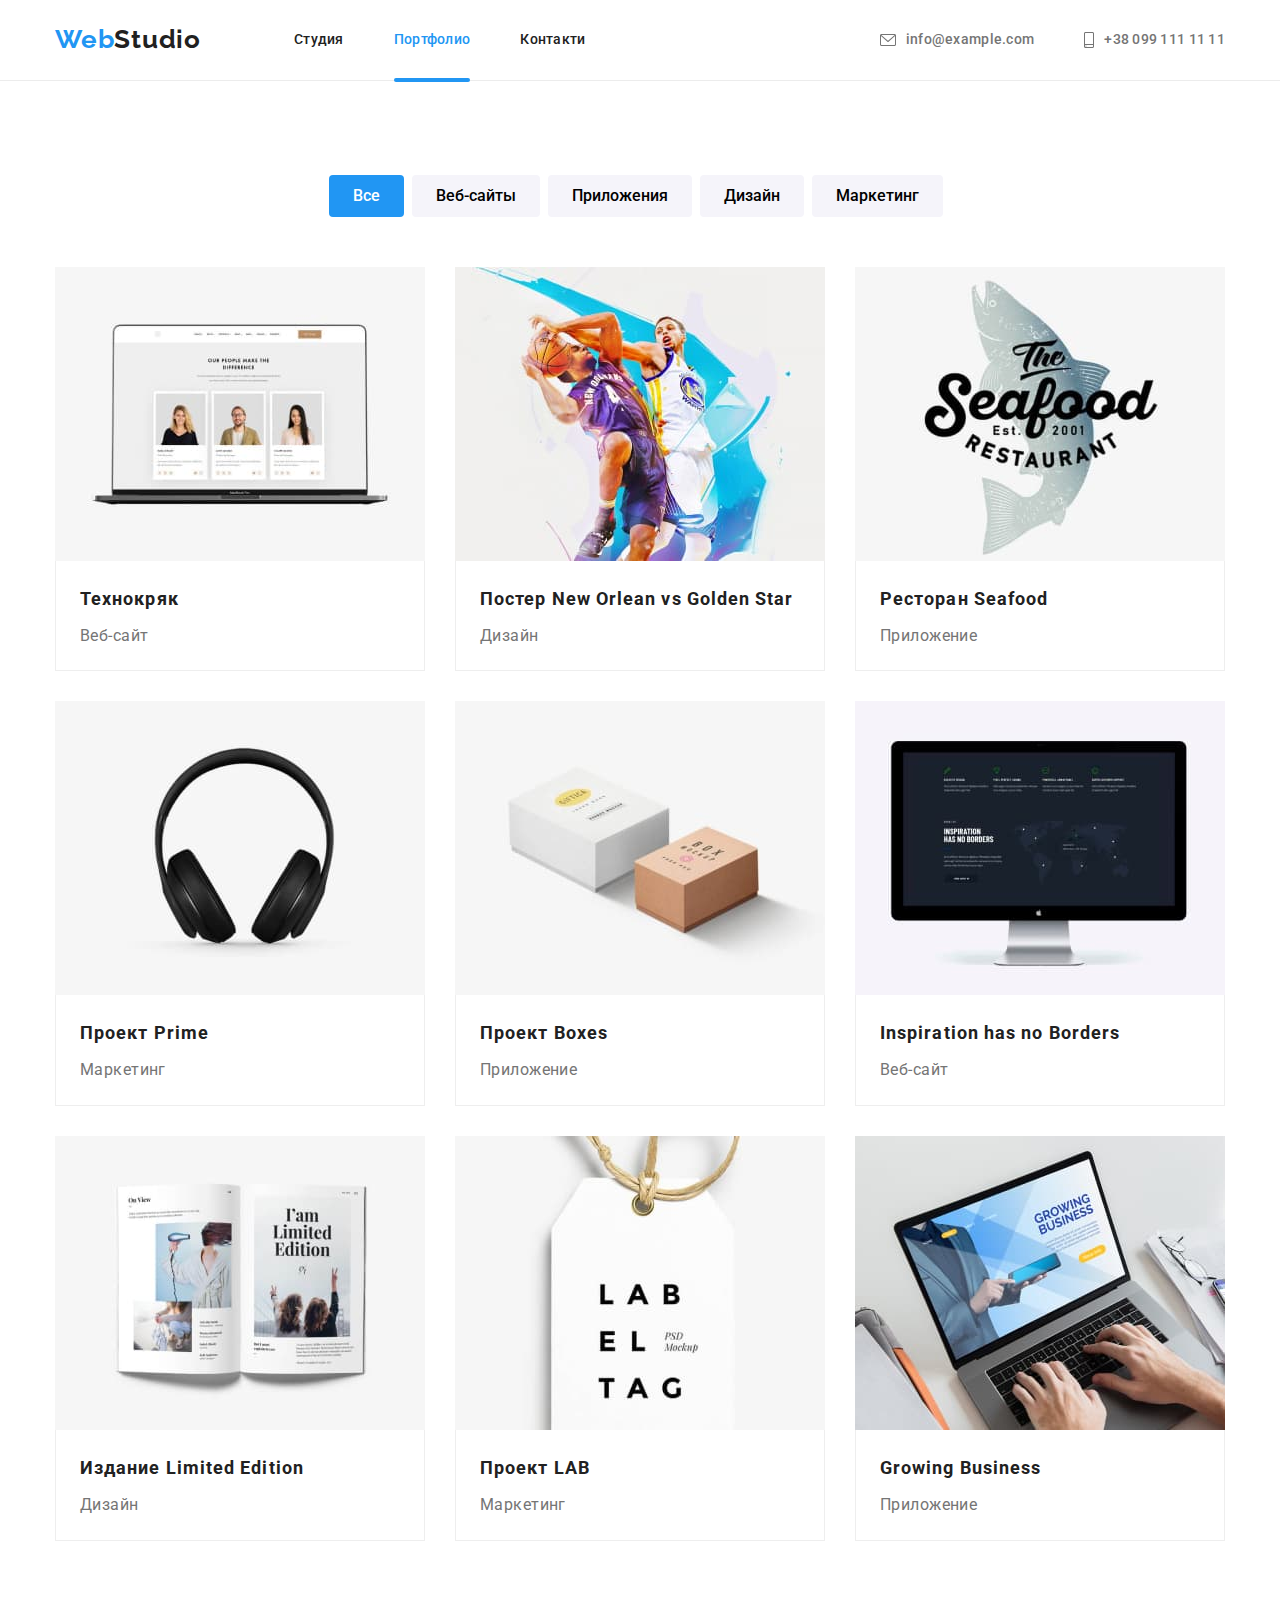
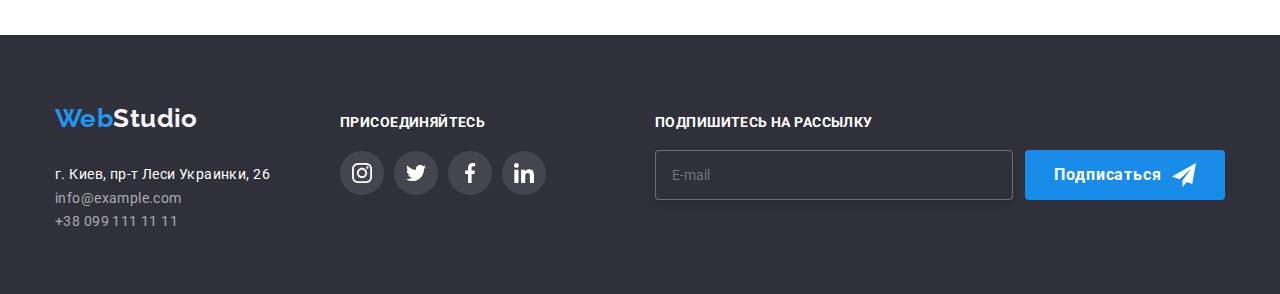
==== commit 564c6fbf: "commit" ====
--- a/portfolio.html
+++ b/portfolio.html
@@ -23,7 +23,7 @@
         <nav class="header__nav">
           <ul class="header__list list">
             <li>
-              <a class="header__item link page-anim" href="./index.html"
+              <a class="header__item link a page-anim" href="./index.html"
                 >Студия</a
               >
             </li>
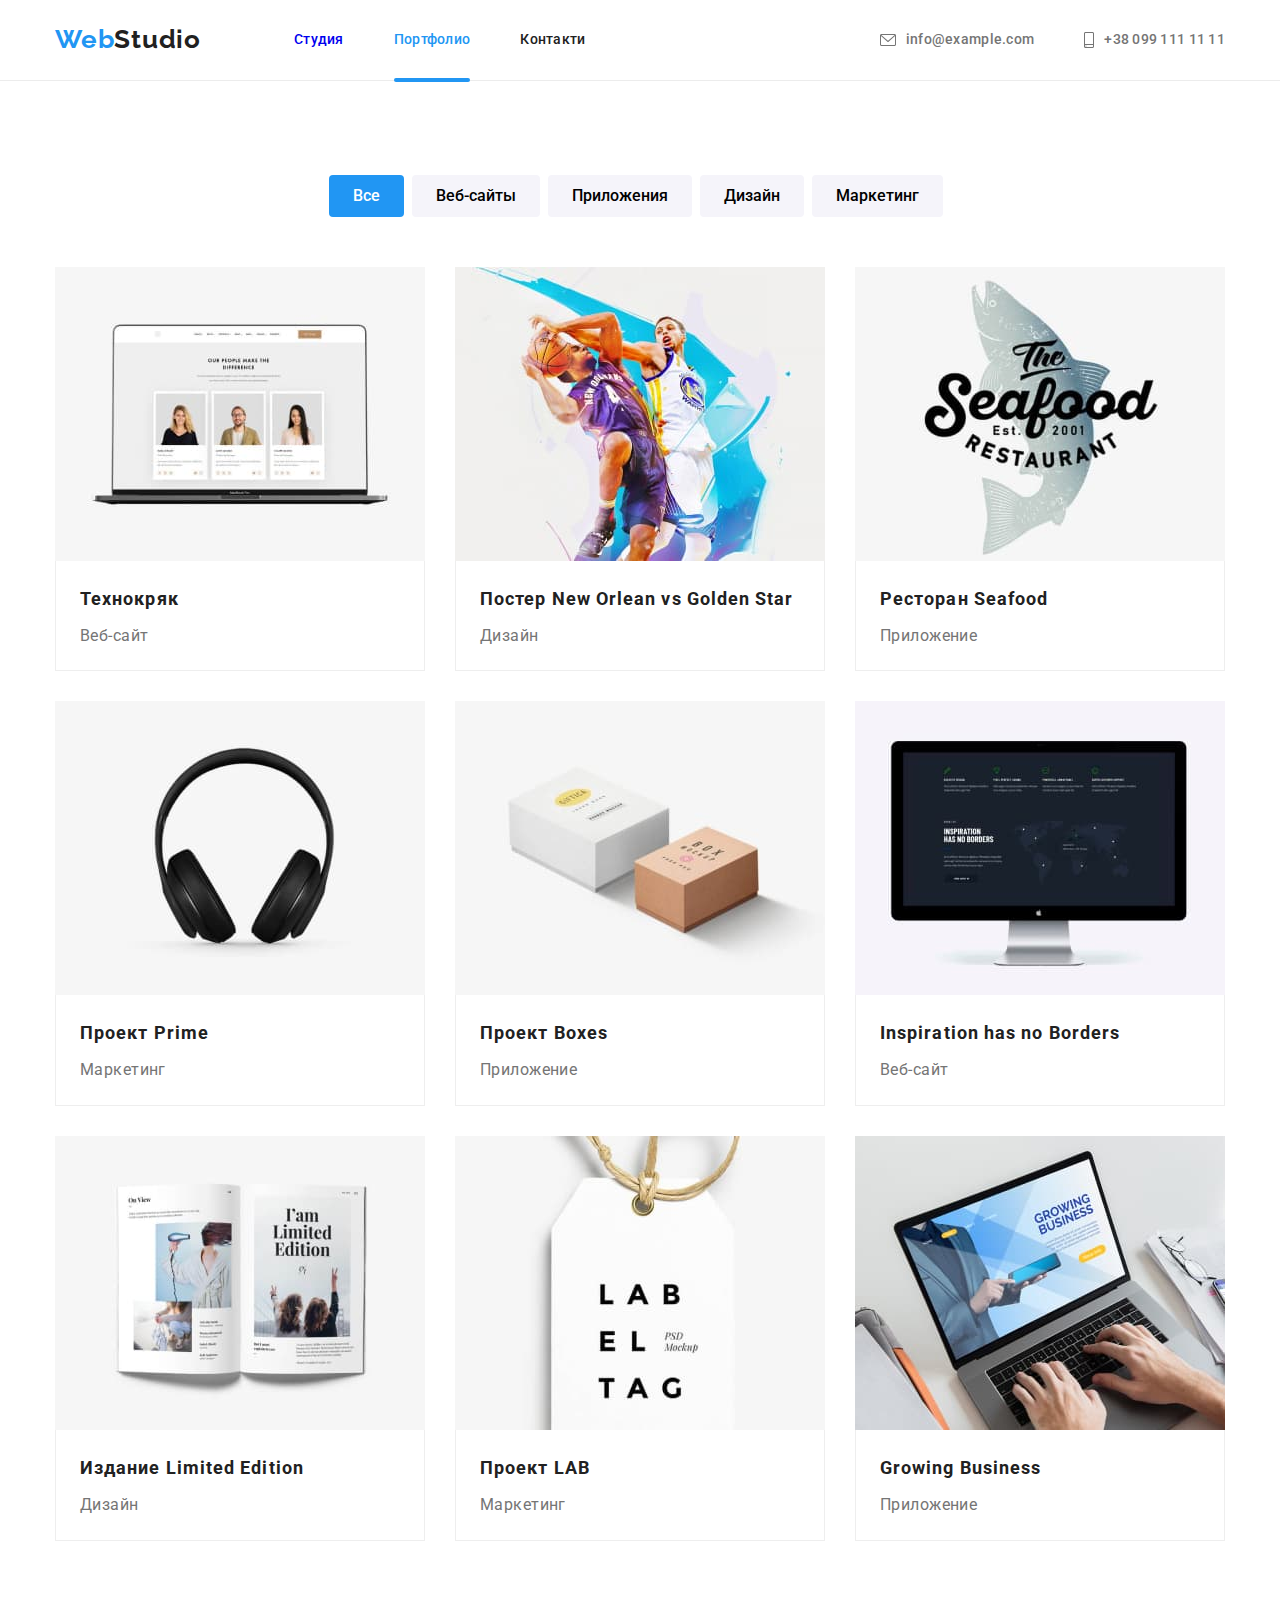
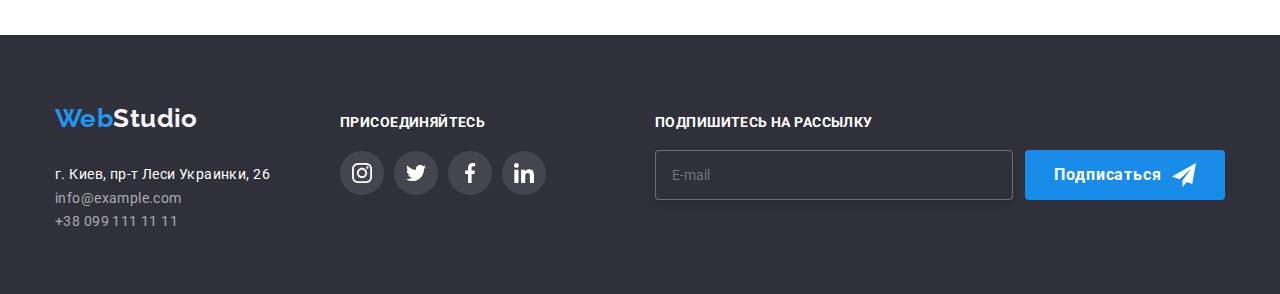
==== commit b0c3d937: "commit" ====
--- a/portfolio.html
+++ b/portfolio.html
@@ -23,7 +23,7 @@
         <nav class="header__nav">
           <ul class="header__list list">
             <li>
-              <a class="header__item link a page-anim" href="./index.html"
+              <a class="header__item link page-anim" href="./index.html"
                 >Студия</a
               >
             </li>
--- a/css/main.min.css
+++ b/css/main.min.css
@@ -1 +1 @@
-.header{border-bottom:1px solid #ececec}.header .container{display:flex;align-items:center}.header__list{display:flex;font-weight:500;line-height:1.14;letter-spacing:.02em;margin-left:93px}.header__logo{font-family:"Raleway";font-style:normal;font-weight:700;font-size:26px;line-height:1.19;letter-spacing:.03em;color:var(--hover-color);padding:24px 0px 25px 0}.header__logo-s{color:var(--general-color)}.header__item{position:relative;font-weight:500;line-height:1.14;letter-spacing:.02em;padding:32px 0 32px 0;margin-right:50px;transition:color 250ms cubic-bezier(0.4, 0, 0.2, 1)}.header__item:hover{color:var(--hover-color)}.header__item:focus{color:var(--hover-color)}.current{color:var(--hover-color)}.current::before{content:"";height:4px;width:100%;background-color:var(--hover-color);border-radius:4px;position:absolute;bottom:-3px}.page-anim::before{content:"";height:4px;width:100%;background-color:var(--hover-color);border-radius:4px;position:absolute;bottom:-3px;opacity:0;transition:opacity 250ms cubic-bezier(0.4, 0, 0.2, 1)}.page-anim::before:hover::before{opacity:1}.header-contact{display:flex;margin-left:auto}.header-contact .header-contact__mail{font-weight:500;line-height:1.14;letter-spacing:.02em;color:var(--address-color);padding:32px 0 32px 0;margin-right:50px;transition:color 250ms cubic-bezier(0.4, 0, 0.2, 1)}.header-contact .header-contact__tel{font-weight:500;line-height:1.14;letter-spacing:.02em;color:var(--address-color);padding:32px 0 32px 0;transition:color 250ms cubic-bezier(0.4, 0, 0.2, 1)}.header-contact__item{display:flex;align-items:center;justify-content:center}.header-contact__item .header-contact__svg{transition:fill 250ms cubic-bezier(0.4, 0, 0.2, 1);margin-right:10px;fill:#757575}.header-contact__item:hover .header-contact__svg{fill:var(--hover-color)}.header-contact__item:hover .header-contact__tel{color:var(--hover-color)}.header-contact__item:hover .header-contact__mail{color:var(--hover-color)}.hero{background:var(--work-color);padding-top:94px;padding-bottom:94px}.hero-sec{padding:200px 0px 200px 0px;text-align:center;background-image:linear-gradient(to right, rgba(47, 48, 58, 0.4), rgba(47, 48, 58, 0.4)),url("../images/ImgOverlay.jpg");background-position:center;background-size:1600px 600px;background-repeat:no-repeat}.hero-three{padding-top:0}.hero__title{font-weight:900;font-size:44px;line-height:1.36;letter-spacing:.06em;color:var(--background-color);width:696px;text-align:center;text-transform:uppercase;margin:0 auto}.hero__btn{background:var(--hover-color);box-shadow:0px 4px 4px rgba(0,0,0,.15);border-radius:4px;color:var(--background-color);cursor:pointer;font-family:inherit;font-weight:700;font-size:16px;line-height:1.87;letter-spacing:.06em;box-shadow:0px 4px 4px rgba(0,0,0,.15);border-radius:4px;padding:10px 32px;border-color:rgba(0,0,0,0);margin-top:var(--typical-margin)}.hero__btn:hover{background-color:var(--main-btn-backgroung-color)}.hero__btn:focus{background-color:var(--main-btn-backgroung-color)}.benefits__item+.benefits__item{margin-left:var(--typical-margin)}.benefits__list{display:flex}.benefits__list .benefits__svg{background-color:#f5f4fa;display:flex;justify-content:center;align-items:center;height:120px;margin-bottom:30px}.benefits__list .benefits__title{color:var(--general-color);font-weight:700;font-size:14px;line-height:1.14;text-transform:uppercase;margin-bottom:10px}.benefits__list .benefits__text{line-height:1.71;color:var(--address-color);margin-bottom:94px 0 94px}.team{background:var(--background-color)}.team__title{font-weight:700;font-size:36px;line-height:1.16;margin-bottom:50px;text-align:center}.team__list{display:flex}.team-div__item{padding:0px 0 15px 0}.team__item{width:270px;background-color:var(--work-color);box-shadow:0px 1px 3px rgba(0,0,0,.12),0px 1px 1px rgba(0,0,0,.14),0px 2px 1px rgba(0,0,0,.2);border-radius:0px 0px 4px 4px;margin-right:var(--typical-margin)}.team__item:last-child{margin-right:0}.team-div__title{font-weight:500;font-size:16px;line-height:1.18;color:var(--general-color);margin-bottom:10px;text-align:center;padding-top:20px}.team-div__text{font-size:16px;line-height:1.18;color:var(--address-color);text-align:center}.team-div__social{display:flex;justify-content:center;margin-top:16px}.team-div__link{width:44px;height:44px;border-radius:50%;display:flex;align-items:center;justify-content:center;transition:background-color 250ms cubic-bezier(0.4, 0, 0.2, 1)}.team-div__link:hover{background-color:var(--hover-color)}.team-div__link:focus{background-color:var(--hover-color)}.team-div__item+.team-div__item{margin-left:10px}.team-div__svg{transition:fill 250ms cubic-bezier(0.4, 0, 0.2, 1);fill:#afb1b8}.team-div__link:hover .team-div__svg,.team-div__link:focus .team-div__svg{fill:var(--work-color)}.clients__title{font-weight:700;font-size:36px;line-height:1.16;margin-bottom:50px;text-align:center}.client__list{display:flex;justify-content:center}.clients__link{width:170px;height:92px;border:1px solid #afb1b8;box-sizing:border-box;border-radius:4px;display:flex;justify-content:center;align-items:center;transition:border-color 250ms cubic-bezier(0.4, 0, 0.2, 1)}.clients__link:hover{border-color:var(--hover-color)}.clients__item+.clients__item{margin-left:30px}.clients__svg{transition:fill 250ms cubic-bezier(0.4, 0, 0.2, 1);fill:#afb1b8}.clients__link:hover .clients__svg{fill:var(--hover-color)}.footer{background:var(--main-background-color);padding:60px 0 60px 0}.footer__logo{font-family:"Raleway";font-weight:700;font-size:26px;line-height:1.82;color:var(--hover-color)}.footer__logo-s{color:var(--background-color)}.footer-con{display:flex;align-items:baseline}.footer-div{margin-left:70px}.footer-div__list{display:flex}.footer-div__item+.footer-div__item{margin-left:10px}.footer-div__link{width:44px;height:44px;background-color:rgba(255,255,255,.1);border-radius:50%;display:flex;justify-content:center;align-items:center;fill:#fff;transition:background-color 250ms cubic-bezier(0.4, 0, 0.2, 1)}.footer-div__link:hover{background-color:var(--hover-color)}.footer-div__link:focus{background-color:var(--hover-color)}.footer-div__title{font-family:inherit;font-style:normal;font-weight:700;line-height:1.14;text-transform:uppercase;color:var(--work-color);margin-bottom:20px}.footer__address{margin-top:20px}.footer__list{margin-bottom:9px}.footer__list:last-child{margin-bottom:0}.footer__text{font-style:normal;line-height:1.71;color:var(--work-color)}.footer__real{font-style:normal;line-height:1.71;color:rgba(255,255,255,.6)}.footer-form__input{display:flex;margin-left:auto;align-items:flex-end}.footer-form__label{font-weight:700;font-size:14px;line-height:16px;letter-spacing:.03em;text-transform:uppercase;color:#fff;display:flex;flex-direction:column}.footer-form__input{width:358px;height:50px;border:1px solid rgba(255,255,255,.3);filter:drop-shadow(0px 4px 4px rgba(0, 0, 0, 0.15));border-radius:4px;margin-top:20px;background-color:var(--main-background-color);padding-left:16px;color:var(--work-color)}.footer-form__btn{width:200px;height:50px;font-family:inherit;font-style:normal;background-color:var(--main-btn-backgroung-color);color:var(--work-color);margin-left:12px;font-weight:700;font-size:16px;line-height:1.88;display:flex;align-items:center;letter-spacing:.06em;justify-content:center;border-radius:4px;border-color:rgba(0,0,0,0);cursor:pointer}.footer-form__btn::after{content:"";float:right;width:24px;height:24px;margin-left:10px;background-image:url(../images/icon-send.svg)}.footer-form{display:flex;margin-left:auto;align-items:flex-end}.portfolio-btn__list{display:flex;justify-content:center}.portfolio-btn__list:last-child{margin:0}.portfolio-btn__item{margin-right:8px}.portfolio-btn__btn{font-family:inherit;font-style:normal;font-weight:500;font-size:16px;line-height:1.6;text-align:center;background-color:var(--background-color);cursor:pointer;padding:6px 22px;border-radius:4px;border-color:rgba(0,0,0,0);transition:background-color 250ms cubic-bezier(0.4, 0, 0.2, 1),color 250ms cubic-bezier(0.4, 0, 0.2, 1),box-shadow 250ms cubic-bezier(0.4, 0, 0.2, 1)}.portfolio-btn__btn:hover{background-color:var(--hover-color);color:var(--background-color);box-shadow:0px 3px 1px rgba(0,0,0,.1),0px 1px 2px rgba(0,0,0,.08),0px 2px 2px rgba(0,0,0,.12)}.portfolio-btn__btn:focus{background-color:var(--hover-color);color:var(--background-color);box-shadow:0px 3px 1px rgba(0,0,0,.1),0px 1px 2px rgba(0,0,0,.08),0px 2px 2px rgba(0,0,0,.12)}.current-port{background:var(--hover-color);color:var(--work-color)}.portfolio-card__list{display:flex;flex-wrap:wrap;gap:30px;margin-top:50px}.portfolio-card__item:hover .portfolio-card__text{transform:translateY(0)}.portfolio-card__div{padding-top:20px;padding-left:24px;padding-bottom:20px;border:1px solid #eee;border-left:1px solid #eee;border-right:1px solid #eee;border-bottom:1px solid #eee;border-top:none}.portfolio-card__link{display:block;transition-property:box-shadow;transition-duration:250ms;transition-timing-function:cubic-bezier(0.4, 0, 0.2, 1)}.portfolio-card__link:hover{box-shadow:0px 1px 1px rgba(0,0,0,.12),0px 4px 4px rgba(0,0,0,.06),1px 4px 6px rgba(0,0,0,.16)}.portfolio-card__title{font-weight:700;font-size:18px;line-height:2;letter-spacing:.06em;margin-bottom:4px}.portfolio-card__parag{font-weight:400;font-size:16px;line-height:1.87;color:var(--address-color)}.portfolio-card__overlay{position:relative;overflow:hidden}.portfolio-card__text{position:absolute;bottom:-1px;left:0;background-color:rgba(33,150,243,.9);transition-property:transform;transition-duration:250ms;transition-timing-function:cubic-bezier(0.4, 0, 0.2, 1);transform:translateY(100%);width:100%;height:100%;padding:63px 24px;font-weight:400;font-size:18px;line-height:1.56;letter-spacing:.03em;color:#fff}:root{--general-color: #212121;--work-color: #ffffff;--hover-color: #2196f3;--background-color: #f5f4fa;--address-color: #757575;--main-background-color: #2f303a;--main-btn-backgroung-color: #188ce8;--typical-margin: 30px}body{font-family:"Roboto",sans-serif;color:var(--general-color);font-size:14px;letter-spacing:.03em}img{display:block}p,h1,h2,h3,h4,h5,h6{margin:0}ul,ol{margin:0;padding-left:0}.container{width:1200px;padding-left:15px;padding-right:15px;margin:0 auto}.link{text-decoration:none}.list{list-style-type:none}.a{text-decoration:none;color:var(--general-color)}.visually-hidden{position:absolute;width:1px;height:1px;margin:-1px;border:0;padding:0;white-space:nowrap;clip-path:inset(100%);clip:rect(0 0 0 0);overflow:hidden}.backdrop{position:fixed;top:0;left:0;width:100%;height:100%;background-color:rgba(0,0,0,.2);opacity:1;transition:opacity 250ms cubic-bezier(0.4, 0, 0.2, 1);z-index:1}.backdrop.is-hidden{opacity:0;pointer-events:none}.modal{position:absolute;top:50%;left:50%;width:528px;height:581px;background-color:var(--work-color);transform:translate(-50%, -50%);box-shadow:0px 1px 3px rgba(0,0,0,.12),0px 1px 1px rgba(0,0,0,.14),0px 2px 1px rgba(0,0,0,.2);border-radius:4px;padding:40px}.modal .modal__btn{position:absolute;display:flex;justify-content:center;align-items:center;top:8px;right:8px;width:30px;height:30px;border:1px solid rgba(0,0,0,.1);border-radius:50%;background-color:var(--work-color);cursor:pointer}.modal-form{width:448px;display:flex;flex-direction:column;text-align:initial;margin:0 auto}.modal-form__title{font-weight:700;font-size:20px;line-height:23px;text-align:center;letter-spacing:.03em;margin-bottom:12px;color:#212121}.modal-form__field{position:relative;display:flex;flex-direction:column-reverse;margin-bottom:10px}.modal-form__label{margin-bottom:4px;font-weight:400;font-size:12px;line-height:1.16;letter-spacing:.01em;color:#757575}.modal-form__input{border:1px solid rgba(33,33,33,.2);box-sizing:border-box;border-radius:4px;height:40px;padding-left:42px;transition:border 250ms cubic-bezier(0.4, 0, 0.2, 1)}.modal-form__input:focus{border-color:#188ce8;outline:none}.form-input:focus~.form-svg{fill:var(--hover-color)}.modal-form__textarea{resize:none;border:1px solid rgba(33,33,33,.2);box-sizing:border-box;border-radius:4px;width:100%;height:120px;padding:12px 16px;margin-top:4px;transition:border 250ms cubic-bezier(0.4, 0, 0.2, 1)}.modal-form__textarea:focus{border-color:#188ce8;outline:none}.modal-form__comment{font-weight:400;font-size:12px;line-height:1.16;letter-spacing:.01em;color:#757575}.modal-form__label textarea::placeholder{font-weight:400;font-size:12px;line-height:1.16;letter-spacing:.01em;color:var(--address-color);padding:12px 16px}.modal-checkbox{position:relative;font-weight:400;font-size:14px;line-height:1.71;letter-spacing:.03em;color:#757575;margin-top:20px;margin-bottom:30px;display:flex;justify-content:center;align-items:center}.modal-checkbox input[type=checkbox]{margin-right:7px}.modal-form__btn{background:var(--hover-color);border-radius:4px;color:var(--background-color);cursor:pointer;font-family:inherit;font-style:normal;font-weight:700;font-size:16px;line-height:1.87;letter-spacing:.06em;border-color:rgba(0,0,0,0);width:200px;height:50px;margin-right:auto;margin-left:auto;transition:background-color 250ms cubic-bezier(0.4, 0, 0.2, 1),box-shadow 250ms cubic-bezier(0.4, 0, 0.2, 1)}.modal-form__btn:hover{background-color:#188ce8;box-shadow:0px 4px 4px rgba(0,0,0,.15)}.modal-form__btn:focus{background-color:#188ce8;box-shadow:0px 4px 4px rgba(0,0,0,.15)}.modal-form__svg{position:absolute;top:50%;left:12px;transition:fill 250ms cubic-bezier(0.4, 0, 0.2, 1)}.modal-checkbox__svg{position:absolute;top:50%;left:11px;opacity:1;width:16px;height:15px;transform:translateY(-50%)}.modal-checkbox__label{margin-left:20px;text-align:center}.modal-checkbox__label .modal-checkbox__license{color:#2196f3}.modal-checkbox__label .modal-checkbox__checkbox{appearance:none;position:absolute}.modal-checkbox__label .modal-checkbox__svgcheck{position:absolute;opacity:0}.modal-checkbox__checkbox:checked~.checkbox-svg{position:absolute;opacity:0}.modal-checkbox__checkbox:checked~.modal-checkbox__svgcheck{position:absolute;top:50%;left:11px;opacity:1;width:16px;height:15px;transform:translateY(-50%)}.work__title{font-weight:700;font-size:36px;line-height:1.16;text-align:center;margin-bottom:50px}.work__list{display:flex}.work__item{position:relative;margin-right:var(--typical-margin)}.work__item:last-child{margin-right:0}.work__text{position:absolute;bottom:0;left:0;width:370px;height:70px;background-color:rgba(47,48,58,.8);color:var(--work-color);display:flex;justify-content:center;align-items:center;font-weight:700;line-height:1.14;text-transform:uppercase}/*# sourceMappingURL=main.min.css.map */+.header{border-bottom:1px solid #ececec}.header .container{display:flex;align-items:center}.header__list{display:flex;font-weight:500;line-height:1.14;letter-spacing:.02em;margin-left:93px}.header__logo{font-family:"Raleway";font-style:normal;font-weight:700;font-size:26px;line-height:1.19;letter-spacing:.03em;color:var(--hover-color);padding:24px 0px 25px 0}.header__logo-s{color:var(--general-color)}.header__item{position:relative;font-weight:500;line-height:1.14;letter-spacing:.02em;padding:32px 0 32px 0;margin-right:50px;transition:color 250ms cubic-bezier(0.4, 0, 0.2, 1)}.header__item:hover{color:var(--hover-color)}.header__item:focus{color:var(--hover-color)}.current{color:var(--hover-color)}.current::before{content:"";height:4px;width:100%;background-color:var(--hover-color);border-radius:4px;position:absolute;bottom:-3px}.page-anim::before{content:"";height:4px;width:100%;background-color:var(--hover-color);border-radius:4px;position:absolute;bottom:-3px;opacity:0;transition:opacity 250ms cubic-bezier(0.4, 0, 0.2, 1)}.page-anim::before:hover::before{opacity:1}.header-contact{display:flex;margin-left:auto}.header-contact .header-contact__mail{font-weight:500;line-height:1.14;letter-spacing:.02em;color:var(--address-color);padding:32px 0 32px 0;margin-right:50px;transition:color 250ms cubic-bezier(0.4, 0, 0.2, 1)}.header-contact .header-contact__tel{font-weight:500;line-height:1.14;letter-spacing:.02em;color:var(--address-color);padding:32px 0 32px 0;transition:color 250ms cubic-bezier(0.4, 0, 0.2, 1)}.header-contact__item{display:flex;align-items:center;justify-content:center}.header-contact__item .header-contact__svg{transition:fill 250ms cubic-bezier(0.4, 0, 0.2, 1);margin-right:10px;fill:#757575}.header-contact__item:hover .header-contact__svg{fill:var(--hover-color)}.header-contact__item:hover .header-contact__tel{color:var(--hover-color)}.header-contact__item:hover .header-contact__mail{color:var(--hover-color)}.hero{background:var(--work-color);padding-top:94px;padding-bottom:94px}.hero-sec{padding:200px 0px 200px 0px;text-align:center;background-image:linear-gradient(to right, rgba(47, 48, 58, 0.4), rgba(47, 48, 58, 0.4)),url("../images/ImgOverlay.jpg");background-position:center;background-size:1600px 600px;background-repeat:no-repeat}.hero-three{padding-top:0}.hero__title{font-weight:900;font-size:44px;line-height:1.36;letter-spacing:.06em;color:var(--background-color);width:696px;text-align:center;text-transform:uppercase;margin:0 auto}.hero__btn{background:var(--hover-color);box-shadow:0px 4px 4px rgba(0,0,0,.15);border-radius:4px;color:var(--background-color);cursor:pointer;font-family:inherit;font-weight:700;font-size:16px;line-height:1.87;letter-spacing:.06em;box-shadow:0px 4px 4px rgba(0,0,0,.15);border-radius:4px;padding:10px 32px;border-color:rgba(0,0,0,0);margin-top:var(--typical-margin)}.hero__btn:hover{background-color:var(--main-btn-backgroung-color)}.hero__btn:focus{background-color:var(--main-btn-backgroung-color)}.benefits__item+.benefits__item{margin-left:var(--typical-margin)}.benefits__list{display:flex}.benefits__list .benefits__svg{background-color:#f5f4fa;display:flex;justify-content:center;align-items:center;height:120px;margin-bottom:30px}.benefits__list .benefits__title{color:var(--general-color);font-weight:700;font-size:14px;line-height:1.14;text-transform:uppercase;margin-bottom:10px}.benefits__list .benefits__text{line-height:1.71;color:var(--address-color);margin-bottom:94px 0 94px}.team{background:var(--background-color)}.team__title{font-weight:700;font-size:36px;line-height:1.16;margin-bottom:50px;text-align:center}.team__list{display:flex}.team-div__item{padding:0px 0 15px 0}.team__item{width:270px;background-color:var(--work-color);box-shadow:0px 1px 3px rgba(0,0,0,.12),0px 1px 1px rgba(0,0,0,.14),0px 2px 1px rgba(0,0,0,.2);border-radius:0px 0px 4px 4px;margin-right:var(--typical-margin)}.team__item:last-child{margin-right:0}.team-div__title{font-weight:500;font-size:16px;line-height:1.18;color:var(--general-color);margin-bottom:10px;text-align:center;padding-top:20px}.team-div__text{font-size:16px;line-height:1.18;color:var(--address-color);text-align:center}.team-div__social{display:flex;justify-content:center;margin-top:16px}.team-div__link{width:44px;height:44px;border-radius:50%;display:flex;align-items:center;justify-content:center;transition:background-color 250ms cubic-bezier(0.4, 0, 0.2, 1)}.team-div__link:hover{background-color:var(--hover-color)}.team-div__link:focus{background-color:var(--hover-color)}.team-div__item+.team-div__item{margin-left:10px}.team-div__svg{transition:fill 250ms cubic-bezier(0.4, 0, 0.2, 1);fill:#afb1b8}.team-div__link:hover .team-div__svg,.team-div__link:focus .team-div__svg{fill:var(--work-color)}.clients__title{font-weight:700;font-size:36px;line-height:1.16;margin-bottom:50px;text-align:center}.client__list{display:flex;justify-content:center}.clients__link{width:170px;height:92px;border:1px solid #afb1b8;box-sizing:border-box;border-radius:4px;display:flex;justify-content:center;align-items:center;transition:border-color 250ms cubic-bezier(0.4, 0, 0.2, 1)}.clients__link:hover{border-color:var(--hover-color)}.clients__item+.clients__item{margin-left:30px}.clients__svg{transition:fill 250ms cubic-bezier(0.4, 0, 0.2, 1);fill:#afb1b8}.clients__link:hover .clients__svg{fill:var(--hover-color)}.footer{background:var(--main-background-color);padding:60px 0 60px 0}.footer__logo{font-family:"Raleway";font-weight:700;font-size:26px;line-height:1.82;color:var(--hover-color)}.footer__logo-s{color:var(--background-color)}.footer-con{display:flex;align-items:baseline}.footer-div{margin-left:70px}.footer-div__list{display:flex}.footer-div__item+.footer-div__item{margin-left:10px}.footer-div__link{width:44px;height:44px;background-color:rgba(255,255,255,.1);border-radius:50%;display:flex;justify-content:center;align-items:center;fill:#fff;transition:background-color 250ms cubic-bezier(0.4, 0, 0.2, 1)}.footer-div__link:hover{background-color:var(--hover-color)}.footer-div__link:focus{background-color:var(--hover-color)}.footer-div__title{font-family:inherit;font-style:normal;font-weight:700;line-height:1.14;text-transform:uppercase;color:var(--work-color);margin-bottom:20px}.footer__address{margin-top:20px}.footer__list{margin-bottom:9px}.footer__list:last-child{margin-bottom:0}.footer__text{font-style:normal;line-height:1.71;color:var(--work-color)}.footer__real{font-style:normal;line-height:1.71;color:rgba(255,255,255,.6)}.footer-form__input{display:flex;margin-left:auto;align-items:flex-end}.footer-form__label{font-weight:700;font-size:14px;line-height:16px;letter-spacing:.03em;text-transform:uppercase;color:#fff;display:flex;flex-direction:column}.footer-form__input{width:358px;height:50px;border:1px solid rgba(255,255,255,.3);filter:drop-shadow(0px 4px 4px rgba(0, 0, 0, 0.15));border-radius:4px;margin-top:20px;background-color:var(--main-background-color);padding-left:16px;color:var(--work-color)}.footer-form__btn{width:200px;height:50px;font-family:inherit;font-style:normal;background-color:var(--main-btn-backgroung-color);color:var(--work-color);margin-left:12px;font-weight:700;font-size:16px;line-height:1.88;display:flex;align-items:center;letter-spacing:.06em;justify-content:center;border-radius:4px;border-color:rgba(0,0,0,0);cursor:pointer}.footer-form__btn::after{content:"";float:right;width:24px;height:24px;margin-left:10px;background-image:url(../images/icon-send.svg)}.footer-form{display:flex;margin-left:auto;align-items:flex-end}.portfolio-btn__list{display:flex;justify-content:center}.portfolio-btn__list:last-child{margin:0}.portfolio-btn__item{margin-right:8px}.portfolio-btn__btn{font-family:inherit;font-style:normal;font-weight:500;font-size:16px;line-height:1.6;text-align:center;background-color:var(--background-color);cursor:pointer;padding:6px 22px;border-radius:4px;border-color:rgba(0,0,0,0);transition:background-color 250ms cubic-bezier(0.4, 0, 0.2, 1),color 250ms cubic-bezier(0.4, 0, 0.2, 1),box-shadow 250ms cubic-bezier(0.4, 0, 0.2, 1)}.portfolio-btn__btn:hover{background-color:var(--hover-color);color:var(--background-color);box-shadow:0px 3px 1px rgba(0,0,0,.1),0px 1px 2px rgba(0,0,0,.08),0px 2px 2px rgba(0,0,0,.12)}.portfolio-btn__btn:focus{background-color:var(--hover-color);color:var(--background-color);box-shadow:0px 3px 1px rgba(0,0,0,.1),0px 1px 2px rgba(0,0,0,.08),0px 2px 2px rgba(0,0,0,.12)}.current-port{background:var(--hover-color);color:var(--work-color)}.portfolio-card__list{display:flex;flex-wrap:wrap;gap:30px;margin-top:50px}.portfolio-card__item:hover .portfolio-card__text{transform:translateY(0)}.portfolio-card__div{padding-top:20px;padding-left:24px;padding-bottom:20px;border:1px solid #eee;border-left:1px solid #eee;border-right:1px solid #eee;border-bottom:1px solid #eee;border-top:none}.portfolio-card__link{display:block;transition-property:box-shadow;transition-duration:250ms;transition-timing-function:cubic-bezier(0.4, 0, 0.2, 1)}.portfolio-card__link:hover{box-shadow:0px 1px 1px rgba(0,0,0,.12),0px 4px 4px rgba(0,0,0,.06),1px 4px 6px rgba(0,0,0,.16)}.portfolio-card__title{font-weight:700;font-size:18px;line-height:2;letter-spacing:.06em;margin-bottom:4px}.portfolio-card__parag{font-weight:400;font-size:16px;line-height:1.87;color:var(--address-color)}.portfolio-card__overlay{position:relative;overflow:hidden}.portfolio-card__text{position:absolute;bottom:-1px;left:0;background-color:rgba(33,150,243,.9);transition-property:transform;transition-duration:250ms;transition-timing-function:cubic-bezier(0.4, 0, 0.2, 1);transform:translateY(100%);width:100%;height:100%;padding:63px 24px;font-weight:400;font-size:18px;line-height:1.56;letter-spacing:.03em;color:#fff}:root{--general-color: #212121;--work-color: #ffffff;--hover-color: #2196f3;--background-color: #f5f4fa;--address-color: #757575;--main-background-color: #2f303a;--main-btn-backgroung-color: #188ce8;--typical-margin: 30px}body{font-family:"Roboto",sans-serif;color:var(--general-color);font-size:14px;letter-spacing:.03em}img{display:block}p,h1,h2,h3,h4,h5,h6{margin:0}ul,ol{margin:0;padding-left:0}.container{width:1200px;padding-left:15px;padding-right:15px;margin:0 auto}.link{text-decoration:none}.list{list-style-type:none}.a{text-decoration:none;color:var(--general-color)}.visually-hidden{position:absolute;width:1px;height:1px;margin:-1px;border:0;padding:0;white-space:nowrap;clip-path:inset(100%);clip:rect(0 0 0 0);overflow:hidden}.backdrop{position:fixed;top:0;left:0;width:100%;height:100%;background-color:rgba(0,0,0,.2);opacity:1;transition:opacity 250ms cubic-bezier(0.4, 0, 0.2, 1);z-index:1}.backdrop.is-hidden{opacity:0;pointer-events:none}.modal{position:absolute;top:50%;left:50%;width:528px;height:581px;background-color:var(--work-color);transform:translate(-50%, -50%);box-shadow:0px 1px 3px rgba(0,0,0,.12),0px 1px 1px rgba(0,0,0,.14),0px 2px 1px rgba(0,0,0,.2);border-radius:4px;padding:40px}.modal .modal__btn{position:absolute;display:flex;justify-content:center;align-items:center;top:8px;right:8px;width:30px;height:30px;border:1px solid rgba(0,0,0,.1);border-radius:50%;background-color:var(--work-color);cursor:pointer}.modal-form{width:448px;display:flex;flex-direction:column;text-align:initial;margin:0 auto}.modal-form .modal-form__title{font-weight:700;font-size:20px;line-height:23px;text-align:center;letter-spacing:.03em;margin-bottom:12px;color:#212121}.modal-form .modal-form__field{position:relative;display:flex;flex-direction:column-reverse;margin-bottom:10px}.modal-form .modal-form__label{margin-bottom:4px;font-weight:400;font-size:12px;line-height:1.16;letter-spacing:.01em;color:#757575}.modal-form__input{border:1px solid rgba(33,33,33,.2);box-sizing:border-box;border-radius:4px;height:40px;padding-left:42px;transition:border 250ms cubic-bezier(0.4, 0, 0.2, 1)}.modal-form__input:focus{border-color:#188ce8;outline:none}.modal-form__input:focus~.modal-form__svg{fill:var(--hover-color)}.modal-form__textarea{resize:none;border:1px solid rgba(33,33,33,.2);box-sizing:border-box;border-radius:4px;width:100%;height:120px;padding:12px 16px;margin-top:4px;transition:border 250ms cubic-bezier(0.4, 0, 0.2, 1)}.modal-form__textarea:focus{border-color:#188ce8;outline:none}.modal-form__comment{font-weight:400;font-size:12px;line-height:1.16;letter-spacing:.01em;color:#757575}.modal-form__label textarea::placeholder{font-weight:400;font-size:12px;line-height:1.16;letter-spacing:.01em;color:var(--address-color);padding:12px 16px}.modal-checkbox{position:relative;font-weight:400;font-size:14px;line-height:1.71;letter-spacing:.03em;color:#757575;margin-top:20px;margin-bottom:30px;display:flex;justify-content:center;align-items:center}.modal-checkbox input[type=checkbox]{margin-right:7px}.modal-form__btn{background:var(--hover-color);border-radius:4px;color:var(--background-color);cursor:pointer;font-family:inherit;font-style:normal;font-weight:700;font-size:16px;line-height:1.87;letter-spacing:.06em;border-color:rgba(0,0,0,0);width:200px;height:50px;margin-right:auto;margin-left:auto;transition:background-color 250ms cubic-bezier(0.4, 0, 0.2, 1),box-shadow 250ms cubic-bezier(0.4, 0, 0.2, 1)}.modal-form__btn:hover{background-color:#188ce8;box-shadow:0px 4px 4px rgba(0,0,0,.15)}.modal-form__btn:focus{background-color:#188ce8;box-shadow:0px 4px 4px rgba(0,0,0,.15)}.modal-form__svg{position:absolute;top:50%;left:12px;transition:fill 250ms cubic-bezier(0.4, 0, 0.2, 1)}.modal-checkbox__svg{position:absolute;top:50%;left:11px;opacity:1;width:16px;height:15px;transform:translateY(-50%)}.modal-checkbox__label{margin-left:20px;text-align:center}.modal-checkbox__label .modal-checkbox__license{color:#2196f3}.modal-checkbox__label .modal-checkbox__checkbox{appearance:none;position:absolute}.modal-checkbox__label .modal-checkbox__svgcheck{position:absolute;opacity:0}.modal__btn-close{fill:#000}.modal__btn:hover+.modal__btn-close{fill:var(--hover-color)}.modal-checkbox__checkbox:checked~.checkbox-svg{position:absolute;opacity:0}.modal-checkbox__checkbox:checked~.modal-checkbox__svgcheck{position:absolute;top:50%;left:11px;opacity:1;width:16px;height:15px;transform:translateY(-50%)}.work__title{font-weight:700;font-size:36px;line-height:1.16;text-align:center;margin-bottom:50px}.work__list{display:flex}.work__item{position:relative;margin-right:var(--typical-margin)}.work__item:last-child{margin-right:0}.work__text{position:absolute;bottom:0;left:0;width:370px;height:70px;background-color:rgba(47,48,58,.8);color:var(--work-color);display:flex;justify-content:center;align-items:center;font-weight:700;line-height:1.14;text-transform:uppercase}/*# sourceMappingURL=main.min.css.map */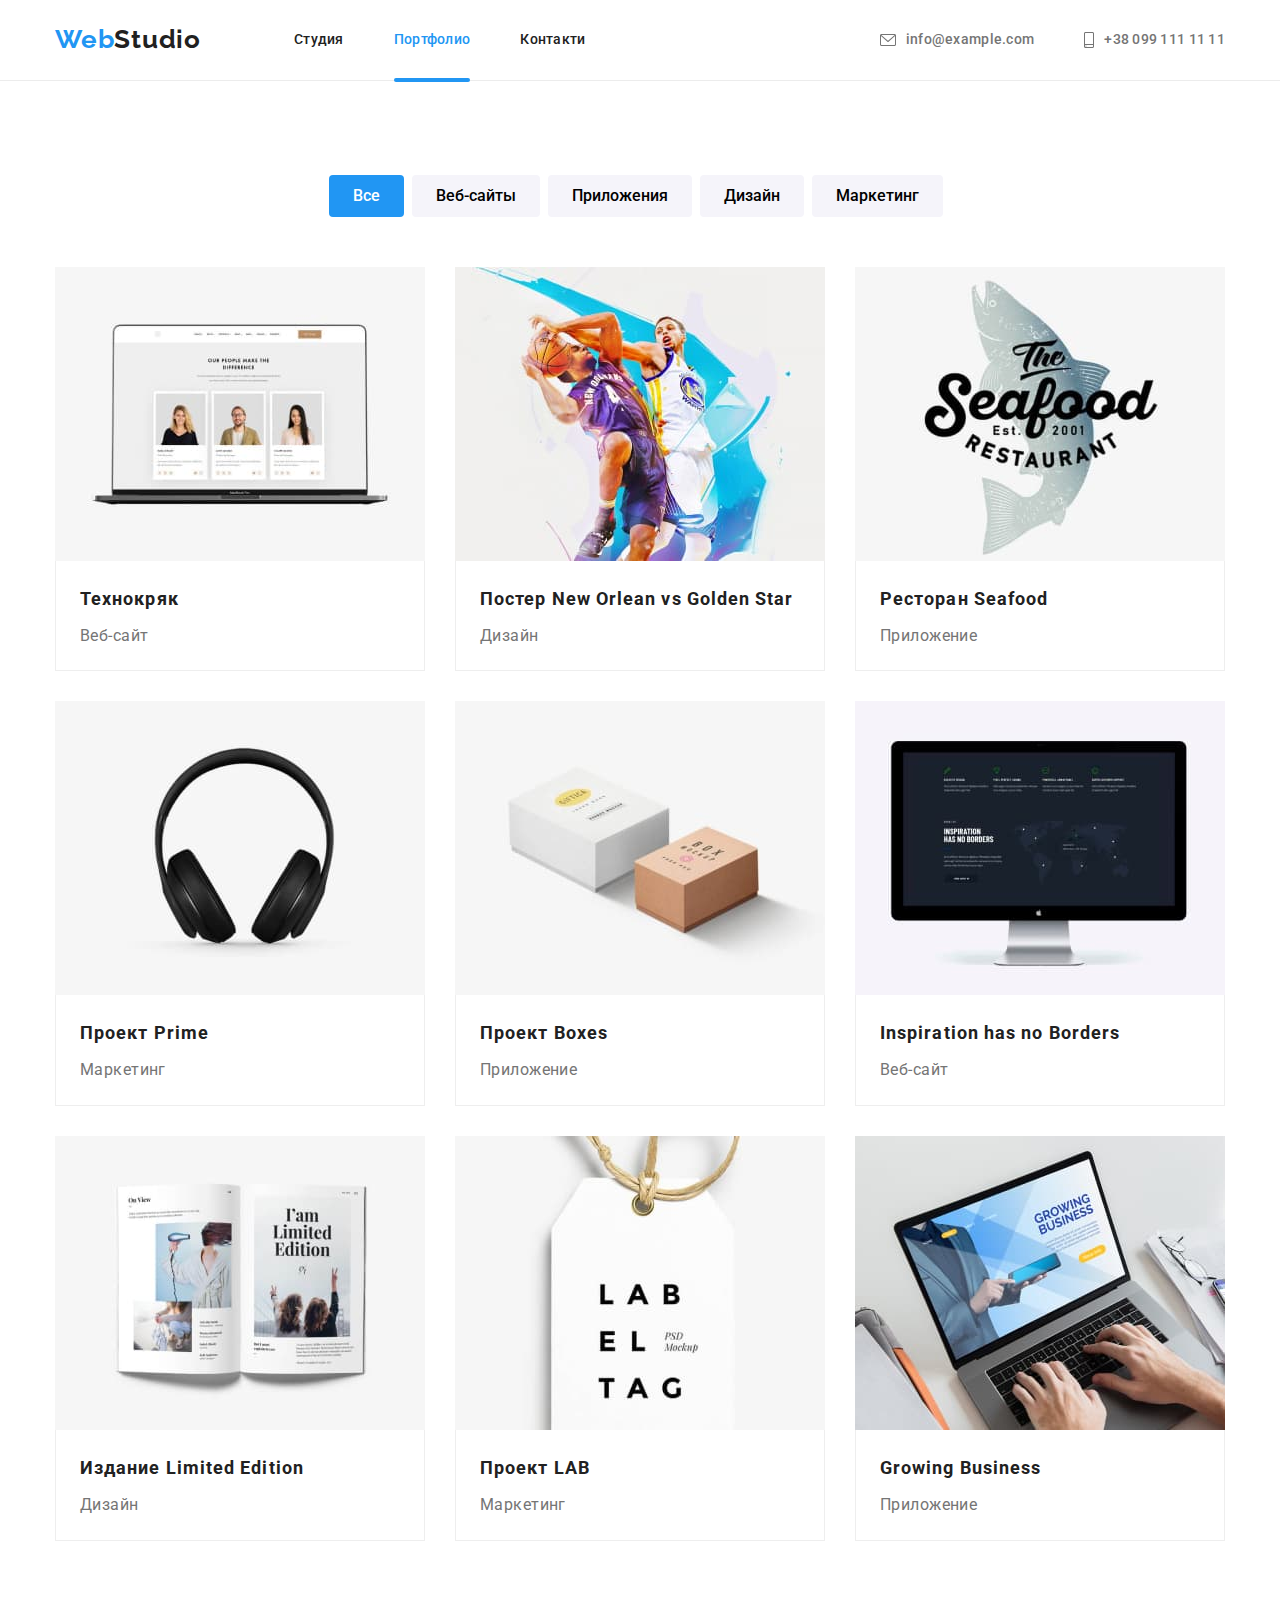
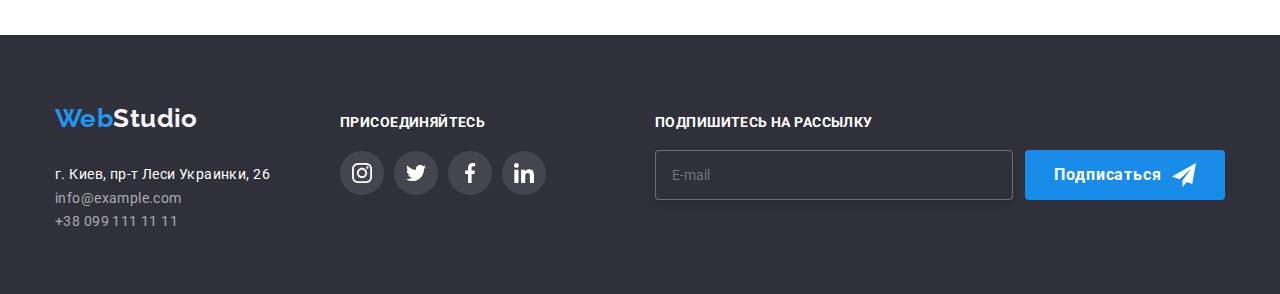
==== commit 064ec998: "ДЗ 2" ====
--- a/portfolio.html
+++ b/portfolio.html
@@ -23,7 +23,7 @@
         <nav class="header__nav">
           <ul class="header__list list">
             <li>
-              <a class="header__item link page-anim" href="./index.html"
+              <a class="header__item link a page-anim" href="./index.html"
                 >Студия</a
               >
             </li>
--- a/css/main.min.css
+++ b/css/main.min.css
@@ -1 +1 @@
-.header{border-bottom:1px solid #ececec}.header .container{display:flex;align-items:center}.header__list{display:flex;font-weight:500;line-height:1.14;letter-spacing:.02em;margin-left:93px}.header__logo{font-family:"Raleway";font-style:normal;font-weight:700;font-size:26px;line-height:1.19;letter-spacing:.03em;color:var(--hover-color);padding:24px 0px 25px 0}.header__logo-s{color:var(--general-color)}.header__item{position:relative;font-weight:500;line-height:1.14;letter-spacing:.02em;padding:32px 0 32px 0;margin-right:50px;transition:color 250ms cubic-bezier(0.4, 0, 0.2, 1)}.header__item:hover{color:var(--hover-color)}.header__item:focus{color:var(--hover-color)}.current{color:var(--hover-color)}.current::before{content:"";height:4px;width:100%;background-color:var(--hover-color);border-radius:4px;position:absolute;bottom:-3px}.page-anim::before{content:"";height:4px;width:100%;background-color:var(--hover-color);border-radius:4px;position:absolute;bottom:-3px;opacity:0;transition:opacity 250ms cubic-bezier(0.4, 0, 0.2, 1)}.page-anim::before:hover::before{opacity:1}.header-contact{display:flex;margin-left:auto}.header-contact .header-contact__mail{font-weight:500;line-height:1.14;letter-spacing:.02em;color:var(--address-color);padding:32px 0 32px 0;margin-right:50px;transition:color 250ms cubic-bezier(0.4, 0, 0.2, 1)}.header-contact .header-contact__tel{font-weight:500;line-height:1.14;letter-spacing:.02em;color:var(--address-color);padding:32px 0 32px 0;transition:color 250ms cubic-bezier(0.4, 0, 0.2, 1)}.header-contact__item{display:flex;align-items:center;justify-content:center}.header-contact__item .header-contact__svg{transition:fill 250ms cubic-bezier(0.4, 0, 0.2, 1);margin-right:10px;fill:#757575}.header-contact__item:hover .header-contact__svg{fill:var(--hover-color)}.header-contact__item:hover .header-contact__tel{color:var(--hover-color)}.header-contact__item:hover .header-contact__mail{color:var(--hover-color)}.hero{background:var(--work-color);padding-top:94px;padding-bottom:94px}.hero-sec{padding:200px 0px 200px 0px;text-align:center;background-image:linear-gradient(to right, rgba(47, 48, 58, 0.4), rgba(47, 48, 58, 0.4)),url("../images/ImgOverlay.jpg");background-position:center;background-size:1600px 600px;background-repeat:no-repeat}.hero-three{padding-top:0}.hero__title{font-weight:900;font-size:44px;line-height:1.36;letter-spacing:.06em;color:var(--background-color);width:696px;text-align:center;text-transform:uppercase;margin:0 auto}.hero__btn{background:var(--hover-color);box-shadow:0px 4px 4px rgba(0,0,0,.15);border-radius:4px;color:var(--background-color);cursor:pointer;font-family:inherit;font-weight:700;font-size:16px;line-height:1.87;letter-spacing:.06em;box-shadow:0px 4px 4px rgba(0,0,0,.15);border-radius:4px;padding:10px 32px;border-color:rgba(0,0,0,0);margin-top:var(--typical-margin)}.hero__btn:hover{background-color:var(--main-btn-backgroung-color)}.hero__btn:focus{background-color:var(--main-btn-backgroung-color)}.benefits__item+.benefits__item{margin-left:var(--typical-margin)}.benefits__list{display:flex}.benefits__list .benefits__svg{background-color:#f5f4fa;display:flex;justify-content:center;align-items:center;height:120px;margin-bottom:30px}.benefits__list .benefits__title{color:var(--general-color);font-weight:700;font-size:14px;line-height:1.14;text-transform:uppercase;margin-bottom:10px}.benefits__list .benefits__text{line-height:1.71;color:var(--address-color);margin-bottom:94px 0 94px}.team{background:var(--background-color)}.team__title{font-weight:700;font-size:36px;line-height:1.16;margin-bottom:50px;text-align:center}.team__list{display:flex}.team-div__item{padding:0px 0 15px 0}.team__item{width:270px;background-color:var(--work-color);box-shadow:0px 1px 3px rgba(0,0,0,.12),0px 1px 1px rgba(0,0,0,.14),0px 2px 1px rgba(0,0,0,.2);border-radius:0px 0px 4px 4px;margin-right:var(--typical-margin)}.team__item:last-child{margin-right:0}.team-div__title{font-weight:500;font-size:16px;line-height:1.18;color:var(--general-color);margin-bottom:10px;text-align:center;padding-top:20px}.team-div__text{font-size:16px;line-height:1.18;color:var(--address-color);text-align:center}.team-div__social{display:flex;justify-content:center;margin-top:16px}.team-div__link{width:44px;height:44px;border-radius:50%;display:flex;align-items:center;justify-content:center;transition:background-color 250ms cubic-bezier(0.4, 0, 0.2, 1)}.team-div__link:hover{background-color:var(--hover-color)}.team-div__link:focus{background-color:var(--hover-color)}.team-div__item+.team-div__item{margin-left:10px}.team-div__svg{transition:fill 250ms cubic-bezier(0.4, 0, 0.2, 1);fill:#afb1b8}.team-div__link:hover .team-div__svg,.team-div__link:focus .team-div__svg{fill:var(--work-color)}.clients__title{font-weight:700;font-size:36px;line-height:1.16;margin-bottom:50px;text-align:center}.client__list{display:flex;justify-content:center}.clients__link{width:170px;height:92px;border:1px solid #afb1b8;box-sizing:border-box;border-radius:4px;display:flex;justify-content:center;align-items:center;transition:border-color 250ms cubic-bezier(0.4, 0, 0.2, 1)}.clients__link:hover{border-color:var(--hover-color)}.clients__item+.clients__item{margin-left:30px}.clients__svg{transition:fill 250ms cubic-bezier(0.4, 0, 0.2, 1);fill:#afb1b8}.clients__link:hover .clients__svg{fill:var(--hover-color)}.footer{background:var(--main-background-color);padding:60px 0 60px 0}.footer__logo{font-family:"Raleway";font-weight:700;font-size:26px;line-height:1.82;color:var(--hover-color)}.footer__logo-s{color:var(--background-color)}.footer-con{display:flex;align-items:baseline}.footer-div{margin-left:70px}.footer-div__list{display:flex}.footer-div__item+.footer-div__item{margin-left:10px}.footer-div__link{width:44px;height:44px;background-color:rgba(255,255,255,.1);border-radius:50%;display:flex;justify-content:center;align-items:center;fill:#fff;transition:background-color 250ms cubic-bezier(0.4, 0, 0.2, 1)}.footer-div__link:hover{background-color:var(--hover-color)}.footer-div__link:focus{background-color:var(--hover-color)}.footer-div__title{font-family:inherit;font-style:normal;font-weight:700;line-height:1.14;text-transform:uppercase;color:var(--work-color);margin-bottom:20px}.footer__address{margin-top:20px}.footer__list{margin-bottom:9px}.footer__list:last-child{margin-bottom:0}.footer__text{font-style:normal;line-height:1.71;color:var(--work-color)}.footer__real{font-style:normal;line-height:1.71;color:rgba(255,255,255,.6)}.footer-form__input{display:flex;margin-left:auto;align-items:flex-end}.footer-form__label{font-weight:700;font-size:14px;line-height:16px;letter-spacing:.03em;text-transform:uppercase;color:#fff;display:flex;flex-direction:column}.footer-form__input{width:358px;height:50px;border:1px solid rgba(255,255,255,.3);filter:drop-shadow(0px 4px 4px rgba(0, 0, 0, 0.15));border-radius:4px;margin-top:20px;background-color:var(--main-background-color);padding-left:16px;color:var(--work-color)}.footer-form__btn{width:200px;height:50px;font-family:inherit;font-style:normal;background-color:var(--main-btn-backgroung-color);color:var(--work-color);margin-left:12px;font-weight:700;font-size:16px;line-height:1.88;display:flex;align-items:center;letter-spacing:.06em;justify-content:center;border-radius:4px;border-color:rgba(0,0,0,0);cursor:pointer}.footer-form__btn::after{content:"";float:right;width:24px;height:24px;margin-left:10px;background-image:url(../images/icon-send.svg)}.footer-form{display:flex;margin-left:auto;align-items:flex-end}.portfolio-btn__list{display:flex;justify-content:center}.portfolio-btn__list:last-child{margin:0}.portfolio-btn__item{margin-right:8px}.portfolio-btn__btn{font-family:inherit;font-style:normal;font-weight:500;font-size:16px;line-height:1.6;text-align:center;background-color:var(--background-color);cursor:pointer;padding:6px 22px;border-radius:4px;border-color:rgba(0,0,0,0);transition:background-color 250ms cubic-bezier(0.4, 0, 0.2, 1),color 250ms cubic-bezier(0.4, 0, 0.2, 1),box-shadow 250ms cubic-bezier(0.4, 0, 0.2, 1)}.portfolio-btn__btn:hover{background-color:var(--hover-color);color:var(--background-color);box-shadow:0px 3px 1px rgba(0,0,0,.1),0px 1px 2px rgba(0,0,0,.08),0px 2px 2px rgba(0,0,0,.12)}.portfolio-btn__btn:focus{background-color:var(--hover-color);color:var(--background-color);box-shadow:0px 3px 1px rgba(0,0,0,.1),0px 1px 2px rgba(0,0,0,.08),0px 2px 2px rgba(0,0,0,.12)}.current-port{background:var(--hover-color);color:var(--work-color)}.portfolio-card__list{display:flex;flex-wrap:wrap;gap:30px;margin-top:50px}.portfolio-card__item:hover .portfolio-card__text{transform:translateY(0)}.portfolio-card__div{padding-top:20px;padding-left:24px;padding-bottom:20px;border:1px solid #eee;border-left:1px solid #eee;border-right:1px solid #eee;border-bottom:1px solid #eee;border-top:none}.portfolio-card__link{display:block;transition-property:box-shadow;transition-duration:250ms;transition-timing-function:cubic-bezier(0.4, 0, 0.2, 1)}.portfolio-card__link:hover{box-shadow:0px 1px 1px rgba(0,0,0,.12),0px 4px 4px rgba(0,0,0,.06),1px 4px 6px rgba(0,0,0,.16)}.portfolio-card__title{font-weight:700;font-size:18px;line-height:2;letter-spacing:.06em;margin-bottom:4px}.portfolio-card__parag{font-weight:400;font-size:16px;line-height:1.87;color:var(--address-color)}.portfolio-card__overlay{position:relative;overflow:hidden}.portfolio-card__text{position:absolute;bottom:-1px;left:0;background-color:rgba(33,150,243,.9);transition-property:transform;transition-duration:250ms;transition-timing-function:cubic-bezier(0.4, 0, 0.2, 1);transform:translateY(100%);width:100%;height:100%;padding:63px 24px;font-weight:400;font-size:18px;line-height:1.56;letter-spacing:.03em;color:#fff}:root{--general-color: #212121;--work-color: #ffffff;--hover-color: #2196f3;--background-color: #f5f4fa;--address-color: #757575;--main-background-color: #2f303a;--main-btn-backgroung-color: #188ce8;--typical-margin: 30px}body{font-family:"Roboto",sans-serif;color:var(--general-color);font-size:14px;letter-spacing:.03em}img{display:block}p,h1,h2,h3,h4,h5,h6{margin:0}ul,ol{margin:0;padding-left:0}.container{width:1200px;padding-left:15px;padding-right:15px;margin:0 auto}.link{text-decoration:none}.list{list-style-type:none}.a{text-decoration:none;color:var(--general-color)}.visually-hidden{position:absolute;width:1px;height:1px;margin:-1px;border:0;padding:0;white-space:nowrap;clip-path:inset(100%);clip:rect(0 0 0 0);overflow:hidden}.backdrop{position:fixed;top:0;left:0;width:100%;height:100%;background-color:rgba(0,0,0,.2);opacity:1;transition:opacity 250ms cubic-bezier(0.4, 0, 0.2, 1);z-index:1}.backdrop.is-hidden{opacity:0;pointer-events:none}.modal{position:absolute;top:50%;left:50%;width:528px;height:581px;background-color:var(--work-color);transform:translate(-50%, -50%);box-shadow:0px 1px 3px rgba(0,0,0,.12),0px 1px 1px rgba(0,0,0,.14),0px 2px 1px rgba(0,0,0,.2);border-radius:4px;padding:40px}.modal .modal__btn{position:absolute;display:flex;justify-content:center;align-items:center;top:8px;right:8px;width:30px;height:30px;border:1px solid rgba(0,0,0,.1);border-radius:50%;background-color:var(--work-color);cursor:pointer}.modal-form{width:448px;display:flex;flex-direction:column;text-align:initial;margin:0 auto}.modal-form .modal-form__title{font-weight:700;font-size:20px;line-height:23px;text-align:center;letter-spacing:.03em;margin-bottom:12px;color:#212121}.modal-form .modal-form__field{position:relative;display:flex;flex-direction:column-reverse;margin-bottom:10px}.modal-form .modal-form__label{margin-bottom:4px;font-weight:400;font-size:12px;line-height:1.16;letter-spacing:.01em;color:#757575}.modal-form__input{border:1px solid rgba(33,33,33,.2);box-sizing:border-box;border-radius:4px;height:40px;padding-left:42px;transition:border 250ms cubic-bezier(0.4, 0, 0.2, 1)}.modal-form__input:focus{border-color:#188ce8;outline:none}.modal-form__input:focus~.modal-form__svg{fill:var(--hover-color)}.modal-form__textarea{resize:none;border:1px solid rgba(33,33,33,.2);box-sizing:border-box;border-radius:4px;width:100%;height:120px;padding:12px 16px;margin-top:4px;transition:border 250ms cubic-bezier(0.4, 0, 0.2, 1)}.modal-form__textarea:focus{border-color:#188ce8;outline:none}.modal-form__comment{font-weight:400;font-size:12px;line-height:1.16;letter-spacing:.01em;color:#757575}.modal-form__label textarea::placeholder{font-weight:400;font-size:12px;line-height:1.16;letter-spacing:.01em;color:var(--address-color);padding:12px 16px}.modal-checkbox{position:relative;font-weight:400;font-size:14px;line-height:1.71;letter-spacing:.03em;color:#757575;margin-top:20px;margin-bottom:30px;display:flex;justify-content:center;align-items:center}.modal-checkbox input[type=checkbox]{margin-right:7px}.modal-form__btn{background:var(--hover-color);border-radius:4px;color:var(--background-color);cursor:pointer;font-family:inherit;font-style:normal;font-weight:700;font-size:16px;line-height:1.87;letter-spacing:.06em;border-color:rgba(0,0,0,0);width:200px;height:50px;margin-right:auto;margin-left:auto;transition:background-color 250ms cubic-bezier(0.4, 0, 0.2, 1),box-shadow 250ms cubic-bezier(0.4, 0, 0.2, 1)}.modal-form__btn:hover{background-color:#188ce8;box-shadow:0px 4px 4px rgba(0,0,0,.15)}.modal-form__btn:focus{background-color:#188ce8;box-shadow:0px 4px 4px rgba(0,0,0,.15)}.modal-form__svg{position:absolute;top:50%;left:12px;transition:fill 250ms cubic-bezier(0.4, 0, 0.2, 1)}.modal-checkbox__svg{position:absolute;top:50%;left:11px;opacity:1;width:16px;height:15px;transform:translateY(-50%)}.modal-checkbox__label{margin-left:20px;text-align:center}.modal-checkbox__label .modal-checkbox__license{color:#2196f3}.modal-checkbox__label .modal-checkbox__checkbox{appearance:none;position:absolute}.modal-checkbox__label .modal-checkbox__svgcheck{position:absolute;opacity:0}.modal__btn-close{fill:#000}.modal__btn:hover+.modal__btn-close{fill:var(--hover-color)}.modal-checkbox__checkbox:checked~.checkbox-svg{position:absolute;opacity:0}.modal-checkbox__checkbox:checked~.modal-checkbox__svgcheck{position:absolute;top:50%;left:11px;opacity:1;width:16px;height:15px;transform:translateY(-50%)}.work__title{font-weight:700;font-size:36px;line-height:1.16;text-align:center;margin-bottom:50px}.work__list{display:flex}.work__item{position:relative;margin-right:var(--typical-margin)}.work__item:last-child{margin-right:0}.work__text{position:absolute;bottom:0;left:0;width:370px;height:70px;background-color:rgba(47,48,58,.8);color:var(--work-color);display:flex;justify-content:center;align-items:center;font-weight:700;line-height:1.14;text-transform:uppercase}/*# sourceMappingURL=main.min.css.map */+.header{border-bottom:1px solid #ececec}.header .container{display:flex;align-items:center}.header__list{display:flex;font-weight:500;line-height:1.14;letter-spacing:.02em;margin-left:93px}.header__logo{font-family:"Raleway";font-style:normal;font-weight:700;font-size:26px;line-height:1.19;letter-spacing:.03em;color:var(--hover-color);padding:24px 0px 25px 0}.header__logo-s{color:var(--general-color)}.header__item{position:relative;font-weight:500;line-height:1.14;letter-spacing:.02em;padding:32px 0 32px 0;margin-right:50px;transition:color 250ms cubic-bezier(0.4, 0, 0.2, 1)}.header__item:hover{color:var(--hover-color)}.header__item:focus{color:var(--hover-color)}.current{color:var(--hover-color)}.current::before{content:"";height:4px;width:100%;background-color:var(--hover-color);border-radius:4px;position:absolute;bottom:-3px}.page-anim::before{content:"";height:4px;width:100%;background-color:var(--hover-color);border-radius:4px;position:absolute;bottom:-3px;opacity:0;transition:opacity 250ms cubic-bezier(0.4, 0, 0.2, 1)}.page-anim::before:hover::before{opacity:1}.header-contact{display:flex;margin-left:auto}.header-contact .header-contact__mail{font-weight:500;line-height:1.14;letter-spacing:.02em;color:var(--address-color);padding:32px 0 32px 0;margin-right:50px;transition:color 250ms cubic-bezier(0.4, 0, 0.2, 1)}.header-contact .header-contact__tel{font-weight:500;line-height:1.14;letter-spacing:.02em;color:var(--address-color);padding:32px 0 32px 0;transition:color 250ms cubic-bezier(0.4, 0, 0.2, 1)}.header-contact__item{display:flex;align-items:center;justify-content:center}.header-contact__item .header-contact__svg{transition:fill 250ms cubic-bezier(0.4, 0, 0.2, 1);margin-right:10px;fill:#757575}.header-contact__item:hover .header-contact__svg{fill:var(--hover-color)}.header-contact__item:hover .header-contact__tel{color:var(--hover-color)}.header-contact__item:hover .header-contact__mail{color:var(--hover-color)}.hero{background:var(--work-color);padding-top:94px;padding-bottom:94px}.hero-sec{padding:200px 0px 200px 0px;text-align:center;background-image:linear-gradient(to right, rgba(47, 48, 58, 0.4), rgba(47, 48, 58, 0.4)),url("../images/ImgOverlay.jpg");background-position:center;background-size:1600px 600px;background-repeat:no-repeat}.hero-three{padding-top:0}.hero__title{font-weight:900;font-size:44px;line-height:1.36;letter-spacing:.06em;color:var(--background-color);width:696px;text-align:center;text-transform:uppercase;margin:0 auto}.hero__btn{background:var(--hover-color);box-shadow:0px 4px 4px rgba(0,0,0,.15);border-radius:4px;color:var(--background-color);cursor:pointer;font-family:inherit;font-weight:700;font-size:16px;line-height:1.87;letter-spacing:.06em;box-shadow:0px 4px 4px rgba(0,0,0,.15);border-radius:4px;padding:10px 32px;border-color:rgba(0,0,0,0);margin-top:var(--typical-margin);transition:fill 250ms cubic-bezier(0.4, 0, 0.2, 1)}.hero__btn:hover{background-color:var(--main-btn-backgroung-color)}.hero__btn:focus{background-color:var(--main-btn-backgroung-color)}.benefits__item+.benefits__item{margin-left:var(--typical-margin)}.benefits__list{display:flex}.benefits__list .benefits__svg{background-color:#f5f4fa;display:flex;justify-content:center;align-items:center;height:120px;margin-bottom:30px}.benefits__list .benefits__title{color:var(--general-color);font-weight:700;font-size:14px;line-height:1.14;text-transform:uppercase;margin-bottom:10px}.benefits__list .benefits__text{line-height:1.71;color:var(--address-color);margin-bottom:94px 0 94px}.team{background:var(--background-color)}.team__title{font-weight:700;font-size:36px;line-height:1.16;margin-bottom:50px;text-align:center}.team__list{display:flex}.team-div__item{padding:0px 0 15px 0}.team__item{width:270px;background-color:var(--work-color);box-shadow:0px 1px 3px rgba(0,0,0,.12),0px 1px 1px rgba(0,0,0,.14),0px 2px 1px rgba(0,0,0,.2);border-radius:0px 0px 4px 4px;margin-right:var(--typical-margin)}.team__item:last-child{margin-right:0}.team-div__title{font-weight:500;font-size:16px;line-height:1.18;color:var(--general-color);margin-bottom:10px;text-align:center;padding-top:20px}.team-div__text{font-size:16px;line-height:1.18;color:var(--address-color);text-align:center}.team-div__social{display:flex;justify-content:center;margin-top:16px}.team-div__link{width:44px;height:44px;border-radius:50%;display:flex;align-items:center;justify-content:center;transition:background-color 250ms cubic-bezier(0.4, 0, 0.2, 1)}.team-div__link:hover{background-color:var(--hover-color)}.team-div__link:focus{background-color:var(--hover-color)}.team-div__item+.team-div__item{margin-left:10px}.team-div__svg{transition:fill 250ms cubic-bezier(0.4, 0, 0.2, 1);fill:#afb1b8}.team-div__link:hover .team-div__svg,.team-div__link:focus .team-div__svg{fill:var(--work-color)}.clients__title{font-weight:700;font-size:36px;line-height:1.16;margin-bottom:50px;text-align:center}.client__list{display:flex;justify-content:center}.clients__link{width:170px;height:92px;border:1px solid #afb1b8;box-sizing:border-box;border-radius:4px;display:flex;justify-content:center;align-items:center;transition:border-color 250ms cubic-bezier(0.4, 0, 0.2, 1)}.clients__link:hover{border-color:var(--hover-color)}.clients__item+.clients__item{margin-left:30px}.clients__svg{transition:fill 250ms cubic-bezier(0.4, 0, 0.2, 1);fill:#afb1b8}.clients__link:hover .clients__svg{fill:var(--hover-color)}.footer{background:var(--main-background-color);padding:60px 0 60px 0}.footer__logo{font-family:"Raleway";font-weight:700;font-size:26px;line-height:1.82;color:var(--hover-color)}.footer__logo-s{color:var(--background-color)}.footer-con{display:flex;align-items:baseline}.footer-div{margin-left:70px}.footer-div__list{display:flex}.footer-div__item+.footer-div__item{margin-left:10px}.footer-div__link{width:44px;height:44px;background-color:rgba(255,255,255,.1);border-radius:50%;display:flex;justify-content:center;align-items:center;fill:#fff;transition:background-color 250ms cubic-bezier(0.4, 0, 0.2, 1)}.footer-div__link:hover{background-color:var(--hover-color)}.footer-div__link:focus{background-color:var(--hover-color)}.footer-div__title{font-family:inherit;font-style:normal;font-weight:700;line-height:1.14;text-transform:uppercase;color:var(--work-color);margin-bottom:20px}.footer__address{margin-top:20px}.footer__list{margin-bottom:9px}.footer__list:last-child{margin-bottom:0}.footer__text{font-style:normal;line-height:1.71;color:var(--work-color)}.footer__real{font-style:normal;line-height:1.71;color:rgba(255,255,255,.6)}.footer-form__input{display:flex;margin-left:auto;align-items:flex-end}.footer-form__label{font-weight:700;font-size:14px;line-height:16px;letter-spacing:.03em;text-transform:uppercase;color:#fff;display:flex;flex-direction:column}.footer-form__input{width:358px;height:50px;border:1px solid rgba(255,255,255,.3);filter:drop-shadow(0px 4px 4px rgba(0, 0, 0, 0.15));border-radius:4px;margin-top:20px;background-color:var(--main-background-color);padding-left:16px;color:var(--work-color)}.footer-form__btn{width:200px;height:50px;font-family:inherit;font-style:normal;background-color:var(--main-btn-backgroung-color);color:var(--work-color);margin-left:12px;font-weight:700;font-size:16px;line-height:1.88;display:flex;align-items:center;letter-spacing:.06em;justify-content:center;border-radius:4px;border-color:rgba(0,0,0,0);cursor:pointer}.footer-form__btn::after{content:"";float:right;width:24px;height:24px;margin-left:10px;background-image:url(../images/icon-send.svg)}.footer-form{display:flex;margin-left:auto;align-items:flex-end}.portfolio-btn__list{display:flex;justify-content:center}.portfolio-btn__list:last-child{margin:0}.portfolio-btn__item{margin-right:8px}.portfolio-btn__btn{font-family:inherit;font-style:normal;font-weight:500;font-size:16px;line-height:1.6;text-align:center;background-color:var(--background-color);cursor:pointer;padding:6px 22px;border-radius:4px;border-color:rgba(0,0,0,0);transition:background-color 250ms cubic-bezier(0.4, 0, 0.2, 1),color 250ms cubic-bezier(0.4, 0, 0.2, 1),box-shadow 250ms cubic-bezier(0.4, 0, 0.2, 1)}.portfolio-btn__btn:hover{background-color:var(--hover-color);color:var(--background-color);box-shadow:0px 3px 1px rgba(0,0,0,.1),0px 1px 2px rgba(0,0,0,.08),0px 2px 2px rgba(0,0,0,.12)}.portfolio-btn__btn:focus{background-color:var(--hover-color);color:var(--background-color);box-shadow:0px 3px 1px rgba(0,0,0,.1),0px 1px 2px rgba(0,0,0,.08),0px 2px 2px rgba(0,0,0,.12)}.current-port{background:var(--hover-color);color:var(--work-color)}.portfolio-card__list{display:flex;flex-wrap:wrap;gap:30px;margin-top:50px}.portfolio-card__item:hover .portfolio-card__text{transform:translateY(0)}.portfolio-card__div{padding-top:20px;padding-left:24px;padding-bottom:20px;border:1px solid #eee;border-left:1px solid #eee;border-right:1px solid #eee;border-bottom:1px solid #eee;border-top:none}.portfolio-card__link{display:block;transition-property:box-shadow;transition-duration:250ms;transition-timing-function:cubic-bezier(0.4, 0, 0.2, 1)}.portfolio-card__link:hover{box-shadow:0px 1px 1px rgba(0,0,0,.12),0px 4px 4px rgba(0,0,0,.06),1px 4px 6px rgba(0,0,0,.16)}.portfolio-card__title{font-weight:700;font-size:18px;line-height:2;letter-spacing:.06em;margin-bottom:4px}.portfolio-card__parag{font-weight:400;font-size:16px;line-height:1.87;color:var(--address-color)}.portfolio-card__overlay{position:relative;overflow:hidden}.portfolio-card__text{position:absolute;bottom:-1px;left:0;background-color:rgba(33,150,243,.9);transition-property:transform;transition-duration:250ms;transition-timing-function:cubic-bezier(0.4, 0, 0.2, 1);transform:translateY(100%);width:100%;height:100%;padding:63px 24px;font-weight:400;font-size:18px;line-height:1.56;letter-spacing:.03em;color:#fff}:root{--general-color: #212121;--work-color: #ffffff;--hover-color: #2196f3;--background-color: #f5f4fa;--address-color: #757575;--main-background-color: #2f303a;--main-btn-backgroung-color: #188ce8;--typical-margin: 30px}body{font-family:"Roboto",sans-serif;color:var(--general-color);font-size:14px;letter-spacing:.03em}img{display:block}p,h1,h2,h3,h4,h5,h6{margin:0}ul,ol{margin:0;padding-left:0}.container{width:1200px;padding-left:15px;padding-right:15px;margin:0 auto}.link{text-decoration:none}.list{list-style-type:none}.a{text-decoration:none;color:var(--general-color)}.visually-hidden{position:absolute;width:1px;height:1px;margin:-1px;border:0;padding:0;white-space:nowrap;clip-path:inset(100%);clip:rect(0 0 0 0);overflow:hidden}.backdrop{position:fixed;top:0;left:0;width:100%;height:100%;background-color:rgba(0,0,0,.2);opacity:1;transition:opacity 250ms cubic-bezier(0.4, 0, 0.2, 1);z-index:1}.backdrop.is-hidden{opacity:0;pointer-events:none}.modal{position:absolute;top:50%;left:50%;width:528px;height:581px;background-color:var(--work-color);transform:translate(-50%, -50%);box-shadow:0px 1px 3px rgba(0,0,0,.12),0px 1px 1px rgba(0,0,0,.14),0px 2px 1px rgba(0,0,0,.2);border-radius:4px;padding:40px}.modal .modal__btn{position:absolute;display:flex;justify-content:center;align-items:center;top:8px;right:8px;width:30px;height:30px;border:1px solid rgba(0,0,0,.1);border-radius:50%;background-color:var(--work-color);cursor:pointer}.modal-form{width:448px;display:flex;flex-direction:column;text-align:initial;margin:0 auto}.modal-form .modal-form__title{font-weight:700;font-size:20px;line-height:23px;text-align:center;letter-spacing:.03em;margin-bottom:12px;color:#212121}.modal-form .modal-form__field{position:relative;display:flex;flex-direction:column-reverse;margin-bottom:10px}.modal-form .modal-form__label{margin-bottom:4px;font-weight:400;font-size:12px;line-height:1.16;letter-spacing:.01em;color:#757575}.modal-form__input{border:1px solid rgba(33,33,33,.2);box-sizing:border-box;border-radius:4px;height:40px;padding-left:42px;transition:border 250ms cubic-bezier(0.4, 0, 0.2, 1)}.modal-form__input:focus{border-color:#188ce8;outline:none}.modal-form__input:focus~.modal-form__svg{fill:var(--hover-color)}.modal-form__textarea{resize:none;border:1px solid rgba(33,33,33,.2);box-sizing:border-box;border-radius:4px;width:100%;height:120px;padding:12px 16px;margin-top:4px;transition:border 250ms cubic-bezier(0.4, 0, 0.2, 1)}.modal-form__textarea:focus{border-color:#188ce8;outline:none}.modal-form__comment{font-weight:400;font-size:12px;line-height:1.16;letter-spacing:.01em;color:#757575}.modal-form__label textarea::placeholder{font-weight:400;font-size:12px;line-height:1.16;letter-spacing:.01em;color:var(--address-color);padding:12px 16px}.modal-checkbox{position:relative;font-weight:400;font-size:14px;line-height:1.71;letter-spacing:.03em;color:#757575;margin-top:20px;margin-bottom:30px;display:flex;justify-content:center;align-items:center}.modal-checkbox input[type=checkbox]{margin-right:7px}.modal-form__btn{background:var(--hover-color);border-radius:4px;color:var(--background-color);cursor:pointer;font-family:inherit;font-style:normal;font-weight:700;font-size:16px;line-height:1.87;letter-spacing:.06em;border-color:rgba(0,0,0,0);width:200px;height:50px;margin-right:auto;margin-left:auto;transition:background-color 250ms cubic-bezier(0.4, 0, 0.2, 1),box-shadow 250ms cubic-bezier(0.4, 0, 0.2, 1)}.modal-form__btn:hover{background-color:#188ce8;box-shadow:0px 4px 4px rgba(0,0,0,.15)}.modal-form__btn:focus{background-color:#188ce8;box-shadow:0px 4px 4px rgba(0,0,0,.15)}.modal-form__svg{position:absolute;top:50%;left:12px;transition:fill 250ms cubic-bezier(0.4, 0, 0.2, 1)}.modal-checkbox__svg{position:absolute;top:50%;left:11px;opacity:1;width:16px;height:15px;transform:translateY(-50%)}.modal-checkbox__label{margin-left:20px;text-align:center}.modal-checkbox__label .modal-checkbox__license{color:#2196f3}.modal-checkbox__label .modal-checkbox__checkbox{appearance:none;position:absolute}.modal-checkbox__label .modal-checkbox__svgcheck{position:absolute;opacity:0}.modal__btn-close{fill:#000;transition:fill 250ms cubic-bezier(0.4, 0, 0.2, 1)}.modal__btn:hover .modal__btn-close{fill:var(--hover-color)}.modal-checkbox__checkbox:checked~.checkbox-svg{position:absolute;opacity:0}.modal-checkbox__checkbox:checked~.modal-checkbox__svgcheck{position:absolute;top:50%;left:11px;opacity:1;width:16px;height:15px;transform:translateY(-50%)}.work__title{font-weight:700;font-size:36px;line-height:1.16;text-align:center;margin-bottom:50px}.work__list{display:flex}.work__item{position:relative;margin-right:var(--typical-margin)}.work__item:last-child{margin-right:0}.work__text{position:absolute;bottom:0;left:0;width:370px;height:70px;background-color:rgba(47,48,58,.8);color:var(--work-color);display:flex;justify-content:center;align-items:center;font-weight:700;line-height:1.14;text-transform:uppercase}/*# sourceMappingURL=main.min.css.map */